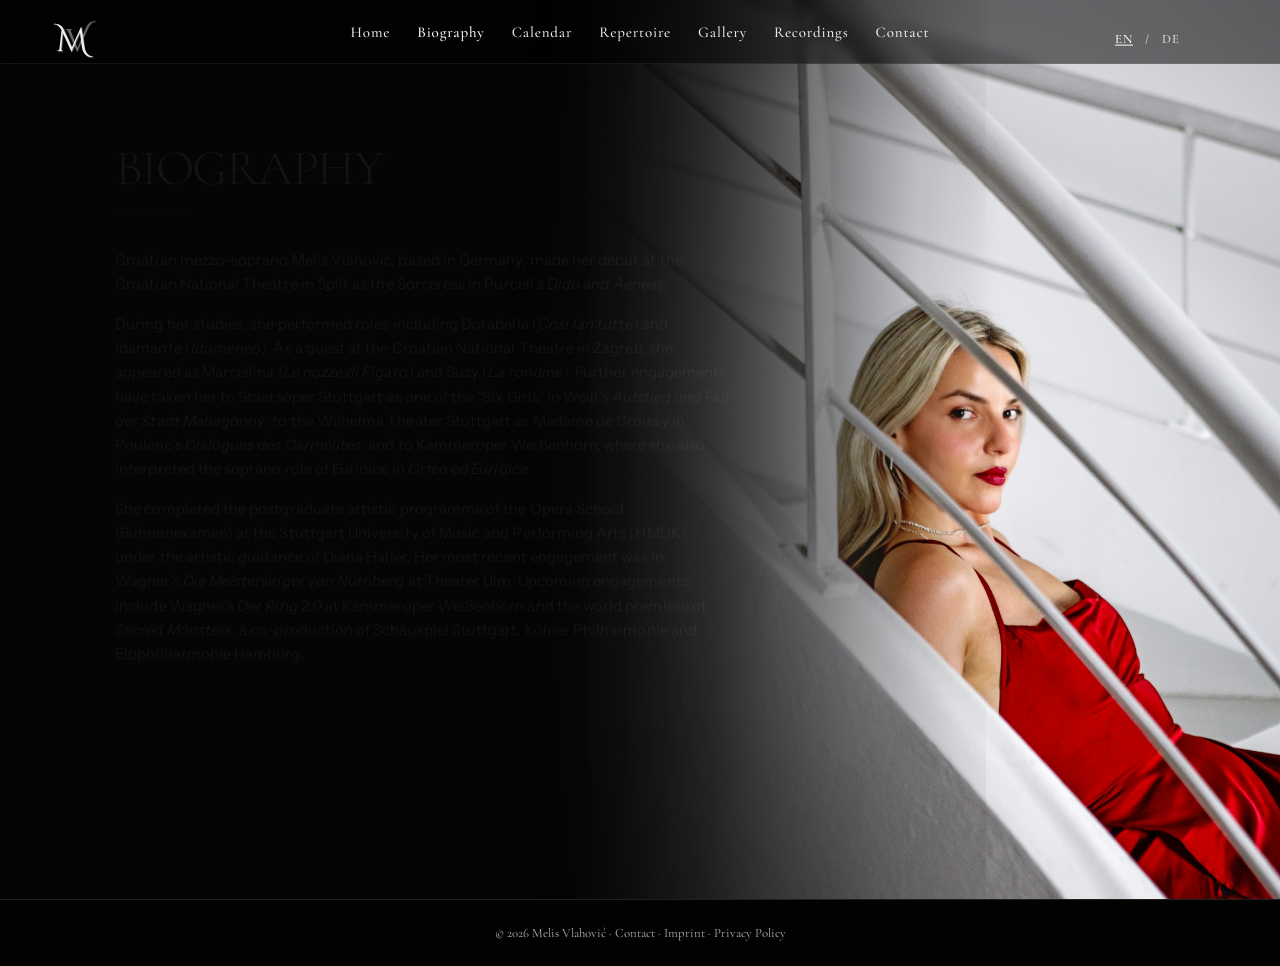
==== biography.html @ 922eafb7 "Publish new website" ====
<!doctype html>
<html lang="en" class="preload">
<head>
  <link rel="icon" type="image/png" href="images/logo.png">

  <meta charset="utf-8" />
  <meta name="viewport" content="width=device-width, initial-scale=1" />

  <title>Biography | Melis Vlahović</title>

  <meta name="description"
        content="Official website of Melis Vlahović, opera singer and mezzo-soprano. Discover biography, repertoire, concerts, gallery and recordings." />
  <meta name="robots" content="index, follow" />
  <link rel="canonical" href="https://melisvlahovic.com/" />

  <meta http-equiv="Cache-Control" content="no-cache, no-store, must-revalidate">
  <meta http-equiv="Pragma" content="no-cache">
  <meta http-equiv="Expires" content="0">

  <meta property="og:type" content="website" />
  <meta property="og:site_name" content="Melis Vlahović" />
  <meta property="og:title" content="Melis Vlahović | Opera Singer & Mezzo-Soprano" />
  <meta property="og:description"
        content="Official website of Melis Vlahović, opera singer and mezzo-soprano. Discover biography, repertoire, concerts, gallery and recordings." />
  <meta property="og:image" content="https://melisvlahovic.com/images/bio.jpg?v=20251103" />
  <meta property="og:url" content="https://melisvlahovic.com/" />

  <meta name="twitter:card" content="summary_large_image" />
  <meta name="twitter:title" content="Melis Vlahović | Opera Singer & Mezzo-Soprano" />
  <meta name="twitter:description"
        content="Official website of Melis Vlahović, opera singer and mezzo-soprano." />
  <meta name="twitter:image" content="https://melisvlahovic.com/images/bio.jpg?v=20251103" />

  <script type="application/ld+json">
  {
    "@context": "https://schema.org",
    "@graph": [
      {
        "@type": "Person",
        "name": "Melis Vlahović",
        "alternateName": "Melis Vlahovic",
        "url": "https://melisvlahovic.com/",
        "image": "https://melisvlahovic.com/images/bio.jpg?v=20251103",
        "jobTitle": "Opera Singer",
        "description": "Melis Vlahović is a Croatian opera singer and mezzo-soprano based in Germany.",
        "nationality": "Croatian",
        "sameAs": [
          "https://www.instagram.com/melisvlahovic/",
          "https://youtube.com/playlist?list=PLsfj3DKT0-bZKl4kpj47O-Vz7iisqOKpC"
        ],
        "knowsAbout": [
          "Opera",
          "Opera singing",
          "Mezzo-soprano",
          "Concert performance",
          "Classical music"
        ],
        "homeLocation": {
          "@type": "Country",
          "name": "Germany"
        },
        "workLocation": [
          {
            "@type": "Country",
            "name": "Germany"
          },
          {
            "@type": "Country",
            "name": "Croatia"
          }
        ]
      },
      {
        "@type": "WebSite",
        "name": "Melis Vlahović",
        "url": "https://melisvlahovic.com/"
      }
    ]
  }
  </script>

  <link rel="preconnect" href="https://fonts.googleapis.com">
  <link rel="preconnect" href="https://fonts.gstatic.com" crossorigin>
  <link href="https://fonts.googleapis.com/css2?family=Inter:wght@300;400;500;600;700&family=Josefin+Sans:wght@300;400;500;600;700&family=Instrument+Sans:wght@300;400;500&display=swap" rel="stylesheet">

  <link rel="preload" as="image" href="images/bg.jpg?v=20251103" fetchpriority="high">

  <style>
  :root {
    --text: #eef2f6;
    --muted: #88a4af;
    --surface-glass: rgba(15,25,30,0.6);
    --surface-border: rgba(255,255,255,0.08);
    --radius: 16px;
    --shadow-strong: 0 25px 40px rgba(0,0,0,0.8);
    --shadow-soft: 0 10px 30px rgba(0,0,0,.35);
    --accent-border: rgba(255,255,255,0.25);
    --accent-bg: rgba(255,255,255,0.08);
    --accent-bg-hover: rgba(255,255,255,0.15);
    --maxw: 1080px;
    --font-sans: "Inter", ui-sans-serif, system-ui, -apple-system, Segoe UI, Roboto, "Helvetica Neue", Arial;
    --font-display: "Josefin Sans", ui-sans-serif, system-ui, -apple-system, Segoe UI, Roboto, "Helvetica Neue", Arial;
    --font-elegant: var(--font-display);

    --lang-btn-bg: radial-gradient(circle at 20% 20%, rgba(40,77,93,0.9) 0%, rgba(10,26,34,0.8) 60%);
    --lang-btn-border: rgba(40,77,93,0.5);
    --lang-btn-text: #eef2f6;
  }

  * { box-sizing: border-box; }

  html, body {
    height: 100%;
    scroll-behavior: smooth;
    margin: 0;
  }

  html.preload body {
    opacity: 1;
  }

  body {
    font-family: var(--font-sans);
    color: var(--text);
    background:
      radial-gradient(circle at 30% 20%, rgba(84,141,150,0.18) 0%, rgba(0,0,0,0) 60%),
      radial-gradient(circle at 70% 80%, rgba(13,31,38,0.8) 0%, rgba(0,0,0,0) 70%),
      radial-gradient(circle at 50% 50%, rgba(9,20,26,0.9) 0%, rgba(0,0,0,0) 75%),
      linear-gradient(145deg, #0a1a22 0%, #122f34 25%, #1d3a40 40%, #284d5d 65%, #3a5f6d 80%, #436c7a 100%);
    background-attachment: fixed;
    background-color: #0a1a22;
    -webkit-font-smoothing: antialiased;
    transition: opacity .28s ease;
  }

  a { color: inherit; text-decoration-thickness: .08em; text-underline-offset: .18em; }

  a:focus-visible,
  button:focus-visible,
  input:focus-visible,
  textarea:focus-visible {
    outline: 2px solid #ffffff;
    outline-offset: 3px;
  }

  input, textarea,
  .bio-text-col, .bio-text-col *,
  .bio-highlights-card, .bio-highlights-card * {
    -webkit-user-select: text;
    user-select: text;
  }

  img {
    -webkit-user-drag: auto;
    user-select: auto;
  }

  .container { max-width: var(--maxw); margin: 0 auto; padding: 0 20px; }

  header.nav {
    position: sticky;
    top: 0;
    z-index: 100;
    backdrop-filter: blur(10px);
    background: rgba(15,20,25,0.6);
    border-bottom: 1px solid rgba(255,255,255,0.15);
    box-shadow: 0 30px 60px rgba(0,0,0,0.4);
  }

  .nav-inner {
    display: flex;
    flex-wrap: wrap;
    align-items: center;
    justify-content: center;
    gap: 12px;
    padding: 14px 0;
    text-align: center;
    position: relative;
  }

  nav.top-nav ul {
    list-style: none;
    display: flex;
    flex-wrap: wrap;
    gap: 28px;
    margin: 0;
    padding: 0;
    align-items: center;
    justify-content: center;
    text-align: center;
  }

  nav.top-nav a {
    color: var(--text);
    text-decoration: none;
    font-weight: 600;
    letter-spacing: .08em;
    text-transform: uppercase;
    font-size: .8rem;
    padding: 8px 0;
  }

  nav.top-nav a:hover, nav.top-nav a:focus { color: var(--muted); }

  nav.top-nav a {
    position: relative;
  }

  nav.top-nav a::after {
    content: "";
    position: absolute;
    left: 0;
    right: 0;
    bottom: 0;
    height: 1px;
    background: currentColor;
    transform: scaleX(0);
    transform-origin: center;
    transition: transform .24s ease;
    opacity: .8;
  }

  nav.top-nav a:hover::after,
  nav.top-nav a:focus::after,
  nav.top-nav a.active::after {
    transform: scaleX(1);
  }

  nav.top-nav a.active {
    color: #ffffff;
  }

  .nav-right-row {
    position: absolute;
    right: 16px;
    top: 12px;
    display: flex;
    align-items: center;
    gap: 10px;
  }

  .lang-switcher-top {
    border-radius: 999px;
    padding: 6px 10px;
    background: var(--lang-btn-bg);
    border: 1px solid var(--lang-btn-border);
    color: var(--lang-btn-text);
    font-weight: 600;
    letter-spacing: .12em;
    text-transform: uppercase;
    font-size: .7rem;
    line-height: 1;
    display: flex;
    align-items: center;
    gap: 4px;
    text-shadow: 0 1px 1px rgba(0,0,0,0.3);
  }

  .lang-switcher-top button {
    background: transparent;
    border: 0;
    color: inherit;
    font: inherit;
    cursor: pointer;
    padding: 0 4px;
  }

  .lang-switcher-top button.active {
    text-decoration: underline;
    text-underline-offset: 2px;
  }

  .hero {
    position: relative;
    overflow: hidden;
    isolation: isolate;
    background: #0a1a22;
    min-height: 110vh;
    display: flex;
    align-items: center;
    padding-bottom: 120px;
    font-family: var(--font-sans);
  }

  .hero::before {
    content: "";
    position: absolute;
    inset: -28px;
    z-index: -2;
    background-image:
      radial-gradient(circle at 20% 20%, rgba(11,28,38,0.4) 0%, rgba(29,58,64,0.3) 40%, rgba(40,77,93,0.3) 70%, rgba(67,108,122,0.3) 100%),
      url("images/bg.jpg?v=20251103");
    background-size: cover;
    background-repeat: no-repeat;
    background-position: 50% 50%;
    background-attachment: fixed;
    opacity: 1;
    animation: none;
    will-change: auto;
  }

  .hero::after {
    content: "";
    position: absolute;
    left: 0; right: 0; bottom: 0;
    height: 260px;
    background: linear-gradient(
      to bottom,
      rgba(10,26,34,0) 0%,
      rgba(10,26,34,0.5) 40%,
      rgba(10,26,34,0.85) 70%,
      #0a1a22 100%
    );
    pointer-events: none;
    z-index: 0;
  }

  .hero-inner {
    position: relative;
    width: 100%;
    max-width: 520px;
    padding: 0 20px;
    text-align: center;
    color: var(--text);
    text-shadow: 0 2px 6px rgba(0,0,0,0.8);
    margin: 0 auto;
    margin-top: 40px;
    z-index: 2;
  }

  .hero-name-block {
    text-transform: uppercase;
    font-family: var(--font-display);
    line-height: 1.15;
    letter-spacing: .14em;
    margin: 0;
  }

  .hero-name-main,
  .hero-name-role {
    display: block;
    font-weight: 400;
    color: #e4e7f0;
    text-shadow:
      0 1px 2px rgba(0,0,0,0.9),
      0 0 18px rgba(0,0,0,0.8);
  }

  .hero-name-main {
    font-size: clamp(2.4rem, 4vw, 3.4rem);
    letter-spacing: .18em;
    white-space: nowrap;
  }

  .hero-name-part {
    display: inline-block;
  }

  .hero-name-main .hero-initial {
    font-size: 1.25em;
    display: inline-block;
  }

  .hero-name-main .rest-name {
    letter-spacing: .18em;
  }

  .hero-name-role {
    font-size: clamp(0.8rem, 1.2vw, 0.9rem);
    margin-top: 12px;
    letter-spacing: .28em;
    color: #d0d4de;
  }

  .hero-lines {
    max-width: 480px;
    margin: 28px auto 32px auto;
    color: var(--muted);
    font-size: 1rem;
    line-height: 1.5;
    text-shadow: 0 2px 6px rgba(0,0,0,0.8);
    text-align: center;
    letter-spacing: .05em;
  }

  .cta-row {
    display: flex;
    gap: 12px;
    flex-wrap: wrap;
    justify-content: center;
    margin-top: 8px;
    margin-bottom: 32px;
  }

  .hero-name-block,
  .hero-lines,
  .hero .cta-row {
    opacity: 0;
    will-change: opacity, transform;
  }

  .hero-name-block {
    transform: translateY(34px);
    animation: heroTextSlideUp .95s cubic-bezier(.2,.75,.2,1) .48s forwards;
  }

  .hero-lines {
    transform: translateY(24px);
    animation: heroTextSlideUp .9s cubic-bezier(.2,.75,.2,1) .72s forwards;
  }

  .hero .cta-row {
    transform: translateY(20px);
    animation: heroTextSlideUp .85s cubic-bezier(.2,.75,.2,1) .92s forwards;
  }

  @keyframes heroBgFadeIn {
    from {
      opacity: 0;
    }
    to {
      opacity: 1;
    }
  }

  @keyframes heroTextSlideUp {
    from {
      opacity: 0;
      transform: translateY(34px);
    }
    to {
      opacity: 1;
      transform: translateY(0);
    }
  }

  .btn {
    appearance: none;
    border: 0;
    border-radius: 999px;
    padding: 12px 18px;
    font-weight: 700;
    cursor: pointer;
    background: linear-gradient(135deg, #c6a667, #8fb9ff);
    color: #111;
    box-shadow: 0 2px 8px rgba(0,0,0,0.28);
    letter-spacing: .2px;
    min-width: 160px;
    text-align: center;
    text-decoration: none;
    font-size: .9rem;
    font-family: inherit;
  }

  .btn.secondary {
    background: rgba(255,255,255,0.06);
    color: var(--text);
    border: 1px solid rgba(255,255,255,0.25);
    box-shadow: none;
    transition: transform .22s ease, background .22s ease, border-color .22s ease;
  }

  .btn.secondary:hover {
    transform: translateY(-2px);
    background: rgba(255,255,255,0.12);
    border-color: rgba(255,255,255,0.42);
  }

  section.std-section {
    position: relative;
    padding: 88px 0 68px;
    margin: 28px 0;
    border-radius: 28px;
    overflow: hidden;
  }

  section.std-section::before {
    content: "";
    position: absolute;
    inset: 0;
    border-radius: inherit;
    pointer-events: none;
    border: 1px solid rgba(255,255,255,0.06);
    background: linear-gradient(135deg, rgba(255,255,255,0.025), rgba(255,255,255,0));
  }

  section.std-section > * {
    position: relative;
    z-index: 1;
  }

  section.std-section h2 {
    font-size: clamp(1.35rem, 2.4vw, 1.8rem);
    text-align: center;
    margin: 0 0 34px;
    color: var(--text);
    text-transform: uppercase;
    letter-spacing: .18em;
    font-weight: 500;
    font-family: var(--font-display);
  }

  section.std-section h2::after {
    content: "";
    display: block;
    width: 74px;
    height: 1px;
    margin: 18px auto 0;
    background: linear-gradient(to right, transparent, rgba(255,255,255,0.75), transparent);
  }

  #biography { background: rgba(255,255,255,0.035); }
  #calendar { background: rgba(0,0,0,0.22); }
  #repertoire { background: rgba(255,255,255,0.025); }
  #gallery { background: rgba(0,0,0,0.16); }
  #recordings { background: rgba(255,255,255,0.025); }
  #contact { background: rgba(0,0,0,0.18); }

  #biography.std-section {
    margin-top: -40px;
    padding-top: 60px;
  }

  .grid { display: grid; gap: 18px; }

  .card {
    background: var(--surface-glass);
    border-radius: var(--radius);
    border: 1px solid var(--surface-border);
    box-shadow: var(--shadow-strong);
    padding: 22px;
    backdrop-filter: blur(10px);
    color: var(--text);
    text-shadow: 0 2px 6px rgba(0,0,0,0.8);
  }

  .lead { color: var(--muted); font-size: .95rem; line-height: 1.5; }
  .list { padding-left: 1.2rem; margin: 0; }
  .list li { margin-bottom: 4px; }

  .bio-grid { display: grid; gap: 18px; }

  @media(min-width:900px){
    .bio-grid {
      grid-template-columns: minmax(0,1fr) 360px;
      align-items: start;
    }
  }

  .bio-photo-frame {
    background: var(--surface-glass);
    border: 1px solid var(--surface-border);
    border-radius: 0;
    box-shadow: var(--shadow-strong);
    padding: 12px;
    backdrop-filter: blur(10px);
  }

  .bio-photo-inner {
    width: 100%;
    aspect-ratio: 3 / 3.48;
    border-radius: 0;
    overflow: hidden;
    background: #000;
  }

  .bio-photo-inner img {
    width: 100%;
    height: 100%;
    object-fit: cover;
    display: block;
  }

  .bio-highlights-card { grid-column: 1 / -1; }

  .calendar-lang-wrap {
    display: grid;
    gap: 28px;
  }

  .calendar-group-title {
    margin: 0 0 12px;
    font-size: .9rem;
    letter-spacing: .18em;
    text-transform: uppercase;
    font-weight: 600;
    color: var(--text);
    text-align: center;
  }

  .calendar-subgrid {
    display: grid;
    gap: 18px;
  }

  .rep-block { margin-bottom: 32px; }

  .rep-header-btn {
    width: 100%;
    background: var(--surface-glass);
    border: 1px solid var(--surface-border);
    border-radius: 12px;
    padding: 14px 16px;
    cursor: pointer;
    color: var(--text);
    font-family: var(--font-display);
    font-size: 1rem;
    font-weight: 500;
    text-transform: uppercase;
    letter-spacing: .15em;
    display: flex;
    justify-content: center;
    align-items: center;
    gap: 10px;
    box-shadow: var(--shadow-strong);
  }

  .rep-header-btn .caret {
    width: 0;
    height: 0;
    border-left: 6px solid transparent;
    border-right: 6px solid transparent;
    border-top: 8px solid #d8e2e6;
    filter: drop-shadow(0 2px 3px rgba(0,0,0,0.8));
  }

  .rep-header-btn.open .caret { transform: rotate(180deg); }
  .rep-content { display: none; margin-top: 16px; }
  .rep-content.open { display: block; }
  .rep-columns { display: grid; gap: 18px; }

  @media(min-width:700px){
    .rep-columns { grid-template-columns: repeat(2,1fr); }
  }

  .rep-col {
    background: var(--surface-glass);
    border-radius: var(--radius);
    border: 1px solid var(--surface-border);
    padding: 20px;
    box-shadow: var(--shadow-strong);
  }

  .rep-col h3 {
    margin-top: 0;
    font-size: .9rem;
    font-weight: 600;
    letter-spacing: .18em;
    text-transform: uppercase;
    color: var(--text);
  }

  .rep-role-list {
    list-style: none;
    padding: 0;
    margin: 0;
    columns: 2;
    column-gap: 34px;
    font-size: .92rem;
    line-height: 1.75;
    color: #d8e2e6;
  }

  .rep-role-list li {
    break-inside: avoid;
    margin: 0 0 6px;
    padding: 0;
    background: transparent;
    border: 0;
    box-shadow: none;
    border-radius: 0;
  }

  .rep-composer {
    color: #ffffff;
    font-weight: 650;
  }

  .rep-work {
    color: #d8e2e6;
  }

  .rep-role {
    color: var(--muted);
  }


  /* Clickable accordion cards for performances only */
  .event.card {
    cursor: pointer;
    position: relative;
  }

  .event.card::after {
    content: "";
    position: absolute;
    top: 20px;
    right: 20px;
    width: 0;
    height: 0;
    border-left: 6px solid transparent;
    border-right: 6px solid transparent;
    border-top: 8px solid rgba(255,255,255,0.78);
    filter: drop-shadow(0 2px 3px rgba(0,0,0,0.8));
    transition: transform .22s ease;
  }

  .event.card.accordion-open::after {
    transform: rotate(180deg);
  }

  .event.card h3 {
    padding-right: 44px;
  }

  .accordion-details {
    display: none;
    margin-top: 14px;
    padding-top: 14px;
    border-top: 1px solid rgba(255,255,255,0.13);
    color: var(--muted);
    font-size: .9rem;
    line-height: 1.55;
  }

  .accordion-open > .accordion-details {
    display: block;
  }

  .accordion-details ul {
    margin: 0;
    padding-left: 1.15rem;
  }

  .accordion-details li {
    background: transparent;
    border: 0;
    box-shadow: none;
    padding: 0;
    margin-bottom: 4px;
    cursor: default;
    overflow: visible;
  }

  .accordion-details li::after {
    content: none;
  }

  .accordion-hint {
    margin: 10px 0 0;
    color: rgba(238,242,246,0.52);
    font-size: .78rem;
    letter-spacing: .08em;
    text-transform: uppercase;
  }

  @media (max-width: 640px) {
    .rep-role-list {
      columns: 1;
    }
  }

  .carousel-block {
    max-width: 1200px;
    margin: 0 auto 40px;
    position: relative;
    padding: 18px 40px 26px;
    border-radius: 22px;
    border: 1px solid rgba(255,255,255,0.08);
    background: radial-gradient(circle at 20% 0%, rgba(255,255,255,0.05) 0%, rgba(0,0,0,0.65) 55%, rgba(0,0,0,0.85) 100%);
    box-shadow: 0 16px 40px rgba(0,0,0,0.75);
  }

  .carousel-block::before,
  .carousel-block::after {
    content: "";
    position: absolute;
    top: 46px;
    bottom: 26px;
    width: 40px;
    pointer-events: none;
    z-index: 5;
  }

  .carousel-block::before {
    left: 40px;
    background: linear-gradient(to right,
      rgba(10, 20, 26, 0.95),
      rgba(10, 20, 26, 0.0)
    );
  }

  .carousel-block::after {
    right: 40px;
    background: linear-gradient(to left,
      rgba(10, 20, 26, 0.95),
      rgba(10, 20, 26, 0.0)
    );
  }

  .bar {
    display: flex;
    align-items: center;
    justify-content: space-between;
    color: var(--text);
    margin-bottom: 10px;
    padding: 0 6px;
    position: relative;
    z-index: 10;
  }

  .bar h3 {
    margin: 0;
    font-size: .8rem;
    letter-spacing: .18em;
    text-transform: uppercase;
    font-weight: 500;
  }

  .carousel-track {
    display: flex;
    gap: 20px;
    overflow-x: auto;
    scroll-snap-type: x mandatory;
    -webkit-overflow-scrolling: touch;
    padding: 10px 10px 30px;
    scrollbar-width: none;
    position: relative;
    z-index: 6;
  }

  .carousel-track::-webkit-scrollbar { display: none; }

  .img-frame {
    width: 320px;
    height: 260px;
    border-radius: 0;
    overflow: hidden;
    background: #000;
    box-shadow: var(--shadow-strong);
    cursor: pointer;
    flex: 0 0 auto;
    scroll-snap-align: center;
  }

  .img-frame img {
    width: 100%;
    height: 100%;
    object-fit: cover;
    cursor: zoom-in;
    display: block;
    transition: transform .6s ease, filter .6s ease;
  }

  .img-frame:hover img {
    transform: scale(1.055);
    filter: contrast(1.04) brightness(1.04);
  }

  .video-card {
    display: block;
    text-decoration: none;
    color: var(--text);
    background: var(--surface-glass);
    border-radius: var(--radius);
    border: 1px solid var(--surface-border);
    box-shadow: var(--shadow-strong);
    overflow: hidden;
    backdrop-filter: blur(10px);
    transition: transform .2s ease, border-color .2s ease, background .2s ease;
  }

  .video-card:hover {
    transform: translateY(-2px);
    border-color: rgba(255,255,255,0.18);
    background: rgba(20,30,36,0.72);
  }

  .video-thumb {
    position: relative;
    aspect-ratio: 16 / 9;
    background: #000;
    overflow: hidden;
  }

  .video-thumb img {
    width: 100%;
    height: 100%;
    object-fit: cover;
    display: block;
  }

  .video-thumb::after {
    content: "▶";
    position: absolute;
    inset: 0;
    display: grid;
    place-items: center;
    font-size: 2.1rem;
    color: #fff;
    text-shadow: 0 4px 16px rgba(0,0,0,0.8);
    background: linear-gradient(to bottom, rgba(0,0,0,0.12), rgba(0,0,0,0.28));
    pointer-events: none;
  }

  .video-card-body {
    padding: 16px 18px 18px;
  }

  .video-card-title {
    margin: 0 0 8px;
    font-size: .95rem;
    letter-spacing: .08em;
    text-transform: uppercase;
  }

  .video-card-text {
    margin: 0;
    color: var(--muted);
    font-size: .9rem;
    line-height: 1.5;
  }

  .recordings-grid {
    display: grid;
    gap: 18px;
    max-width: 700px;
    margin: 0 auto;
  }

  .recordings-note {
    margin-top: 18px;
    color: var(--muted);
    font-size: .9rem;
    text-align: center;
  }

  .contact-grid { display: grid; gap: 18px; }

  @media(min-width:800px){
    .contact-grid { grid-template-columns: repeat(2,1fr); }
  }

  .contact-card {
    background: var(--surface-glass);
    border-radius: var(--radius);
    border: 1px solid var(--surface-border);
    box-shadow: var(--shadow-strong);
    padding: 22px;
    backdrop-filter: blur(10px);
  }

  .contact-card h3 {
    margin-top: 0;
    font-size: 1rem;
    letter-spacing: .12em;
    text-transform: uppercase;
    font-weight: 600;
  }

  .lead-small {
    color: var(--muted);
    font-size: .9rem;
    line-height: 1.5;
    margin-bottom: 16px;
  }

  .socials {
    display: flex;
    flex-wrap: wrap;
    gap: 12px;
  }

  .chip-inline {
    border: 1px solid rgba(255,255,255,0.15);
    border-radius: 999px;
    padding: 10px 14px;
    text-decoration: none;
    font-size: .82rem;
    color: var(--text);
    background: rgba(0,0,0,0.2);
    box-shadow: var(--shadow-soft);
    display: inline-flex;
    align-items: center;
    gap: 8px;
    transition: transform .18s ease, background .18s ease, border-color .18s ease;
  }

  .chip-inline:hover {
    transform: translateY(-1px);
    background: rgba(255,255,255,0.06);
    border-color: rgba(255,255,255,0.22);
  }

  .chip-inline svg {
    width: 17px;
    height: 17px;
    fill: currentColor;
    flex: 0 0 auto;
  }

  .contact-media-list {
    margin-top: 20px;
    display: grid;
    gap: 12px;
  }

  .contact-media-list h4 {
    margin: 0 0 2px;
    font-size: .85rem;
    letter-spacing: .16em;
    text-transform: uppercase;
    font-weight: 600;
    color: var(--text);
  }

  .mini-video-link {
    display: grid;
    grid-template-columns: 120px 1fr;
    gap: 12px;
    align-items: center;
    text-decoration: none;
    color: var(--text);
    padding: 10px;
    border: 1px solid rgba(255,255,255,0.12);
    border-radius: 12px;
    background: rgba(0,0,0,0.2);
    box-shadow: var(--shadow-soft);
    transition: transform .18s ease, background .18s ease, border-color .18s ease;
  }

  .mini-video-link:hover {
    transform: translateY(-1px);
    background: rgba(255,255,255,0.06);
    border-color: rgba(255,255,255,0.22);
  }

  .mini-video-thumb {
    position: relative;
    aspect-ratio: 16 / 9;
    overflow: hidden;
    background: #000;
    border-radius: 10px;
  }

  .mini-video-thumb img {
    width: 100%;
    height: 100%;
    object-fit: cover;
    display: block;
  }

  .mini-video-thumb::after {
    content: "▶";
    position: absolute;
    inset: 0;
    display: grid;
    place-items: center;
    color: #fff;
    font-size: 1.4rem;
    text-shadow: 0 3px 12px rgba(0,0,0,0.8);
    background: rgba(0,0,0,0.18);
    pointer-events: none;
  }

  .mini-video-title {
    margin: 0 0 6px;
    font-size: .82rem;
    letter-spacing: .08em;
    text-transform: uppercase;
  }

  .mini-video-text {
    margin: 0;
    color: var(--muted);
    font-size: .84rem;
    line-height: 1.45;
  }

  label {
    font-size: .8rem;
    font-weight: 600;
    color: var(--muted);
    display: block;
    margin-bottom: 4px;
  }

  input, textarea {
    width: 100%;
    padding: 10px;
    margin: 0 0 12px;
    border-radius: 10px;
    background: rgba(0,0,0,0.2);
    border: 1px solid rgba(255,255,255,0.15);
    color: var(--text);
    font-family: inherit;
    font-size: .9rem;
    box-shadow: var(--shadow-soft);
  }

  input:focus, textarea:focus { outline: 1px solid var(--muted); }

  footer.site-footer {
    padding: 36px 0 56px;
    color: var(--muted);
    text-align: center;
    font-size: .8rem;
  }

  .legal-link {
    background: transparent;
    border: 0;
    padding: 0;
    margin: 0;
    color: var(--muted);
    text-decoration: none;
    font: inherit;
    cursor: pointer;
  }

  .legal-link:hover,
  .legal-link:focus {
    color: var(--text);
  }

  .legal-card h3 {
    margin-top: 22px;
    margin-bottom: 8px;
    font-size: .95rem;
    letter-spacing: .08em;
    text-transform: uppercase;
  }

  .legal-card p {
    margin: 10px 0;
    line-height: 1.7;
  }

  .lightbox-overlay {
    position: fixed;
    inset: 0;
    background: rgba(0,0,0,0.75);
    backdrop-filter: blur(4px);
    display: none;
    align-items: center;
    justify-content: center;
    padding: 20px;
    z-index: 9999;
  }

  .lightbox-overlay.active { display: flex; }

  .lightbox-inner-wrap {
    display: flex;
    flex-direction: column;
    align-items: center;
    max-width: 90vw;
  }

  .lightbox-inner {
    max-width: 90vw;
    max-height: 90vh;
    width: 90vw;
    height: 90vh;
    border-radius: 0;
    overflow: hidden;
    background: #000;
    box-shadow: 0 20px 40px rgba(0,0,0,0.9), 0 0 30px rgba(0,0,0,0.7);
    border: 1px solid rgba(255,255,255,0.25);
    display: flex;
    align-items: center;
    justify-content: center;
  }

  .lightbox-inner img {
    width: 100%;
    height: 100%;
    object-fit: contain;
    display: block;
    background: #000;
  }

  .lightbox-credit {
    margin-top: 12px;
    padding: 8px 12px;
    max-width: 90vw;
    text-align: center;
    font-size: .88rem;
    line-height: 1.4;
    color: #d8e2e6;
    background: rgba(0,0,0,0.45);
    border: 1px solid rgba(255,255,255,0.14);
    box-shadow: 0 8px 18px rgba(0,0,0,0.45);
  }

  .lightbox-credit a {
    color: #eef2f6;
    text-decoration: underline;
    text-underline-offset: 2px;
  }

  .lightbox-arrow {
    position: absolute;
    top: 50%;
    transform: translateY(-50%);
    width: 46px;
    height: 46px;
    border-radius: 999px;
    border: 1px solid rgba(255,255,255,0.7);
    background: rgba(0,0,0,0.5);
    color: #f5f5f5;
    display: flex;
    align-items: center;
    justify-content: center;
    font-size: 1.6rem;
    cursor: pointer;
    box-shadow: 0 8px 18px rgba(0,0,0,0.8);
  }

  .lightbox-arrow:hover {
    background: rgba(255,255,255,0.15);
  }

  .lightbox-prev { left: 24px; }
  .lightbox-next { right: 24px; }

  .gallery-arrow {
    position: absolute;
    top: 50%;
    transform: translateY(-50%);
    width: 52px;
    height: 52px;
    cursor: pointer;
    border: none;
    background: none;
    z-index: 20;
    opacity: 0.45;
    transition: opacity 0.18s ease, transform 0.18s ease;
  }

  .gallery-arrow-left::before,
  .gallery-arrow-right::before {
    content: "";
    display: inline-block;
    border-top: 14px solid transparent;
    border-bottom: 14px solid transparent;
  }

  .gallery-arrow-left::before {
    border-right: 18px solid rgba(255,255,255,0.9);
  }

  .gallery-arrow-right::before {
    border-left: 18px solid rgba(255,255,255,0.9);
  }

  .gallery-arrow-left { left: -10px; }
  .gallery-arrow-right { right: -10px; }

  .gallery-arrow:hover::before {
    filter: drop-shadow(0 0 4px rgba(255,255,255,0.8));
  }

  .gallery-arrow:hover {
    opacity: 1;
    transform: translateY(-50%) scale(1.06);
  }

  .to-top {
    position: fixed;
    right: 18px;
    bottom: 18px;
    z-index: 150;
    border: 1px solid rgba(255,255,255,0.18);
    background: rgba(10,26,34,0.82);
    color: var(--text);
    border-radius: 999px;
    padding: 12px 14px;
    min-width: 54px;
    box-shadow: 0 14px 30px rgba(0,0,0,0.35);
    backdrop-filter: blur(10px);
    cursor: pointer;
    font-family: inherit;
    font-size: .78rem;
    font-weight: 700;
    letter-spacing: .08em;
    text-transform: uppercase;
    opacity: 0;
    visibility: hidden;
    transform: translateY(12px);
    transition: opacity .2s ease, transform .2s ease, visibility .2s ease, background .2s ease;
  }

  .to-top.show {
    opacity: 1;
    visibility: visible;
    transform: translateY(0);
  }

  .to-top:hover {
    background: rgba(255,255,255,0.1);
  }

  .reveal,
  .reveal-right,
  .reveal-left,
  .reveal-soft {
    opacity: 0;
    transition: opacity .85s ease, transform .85s ease;
    will-change: opacity, transform;
  }

  .reveal { transform: translateY(42px); }
  .reveal-right { transform: translateX(58px); }
  .reveal-left { transform: translateX(-58px); }
  .reveal-soft { transform: translateY(24px) scale(.985); }

  .reveal.visible,
  .reveal-right.visible,
  .reveal-left.visible,
  .reveal-soft.visible {
    opacity: 1;
    transform: translate(0,0) scale(1);
  }

  .card,
  .contact-card,
  .rep-col,
  .carousel-block,
  .video-card,
  .bio-photo-frame {
    transition: transform .25s ease, border-color .25s ease, background .25s ease;
  }

  .card:hover,
  .contact-card:hover,
  .rep-col:hover,
  .video-card:hover,
  .bio-photo-frame:hover {
    border-color: rgba(255,255,255,0.18);
  }

  @media (prefers-reduced-motion: reduce) {
    html, body { scroll-behavior: auto; }
    .reveal,
    .reveal-right,
    .reveal-left,
    .reveal-soft,
    .hero-name-block,
    .hero-lines,
    .hero .cta-row {
      opacity: 1;
      transform: none;
      transition: none;
      animation: none;
    }

    .hero::before {
      opacity: 1;
      transform: none;
      animation: none;
      filter: none;
    }
    .img-frame img,
    .btn.secondary,
    .card,
    .contact-card,
    .rep-col,
    .carousel-block,
    .video-card,
    .bio-photo-frame {
      transition: none;
    }
  }


  /* Font system: Josefin Sans for all-caps artist branding/headings, Inter for readable body text */
  nav.top-nav a,
  .hero-name-block,
  .hero-name-main,
  .hero-name-role,
  section.std-section h2,
  .section-kicker,
  .rep-header-btn,
  .calendar-group-title,
  .rep-col h3,
  .bar h3,
  .video-card-title,
  .contact-card h3,
  .contact-media-list h4,
  .mini-video-title,
  .chip-inline,
  .btn,
  .lang-switcher-top,
  .to-top {
    font-family: var(--font-display);
  }

  body,
  .lead,
  .lead-small,
  .list,
  .rep-role-list,
  .event,
  .video-card-text,
  .mini-video-text,
  input,
  textarea,
  label {
    font-family: var(--font-sans);
  }

  @media (max-width: 980px) {
    .nav-right-row {
      position: static;
      width: 100%;
      justify-content: center;
      margin-top: 4px;
    }

    .nav-inner {
      padding-bottom: 12px;
    }

    nav.top-nav ul {
      gap: 16px;
    }
  }

  @media (max-width: 768px) {
    body {
      background-attachment: scroll;
    }

    .container {
      padding: 0 16px;
    }

    .hero {
      min-height: 100svh;
      padding-top: 40px;
      padding-bottom: 72px;
      align-items: center;
    }

    .hero::before {
      background-attachment: scroll;
      inset: -18px;
      transform: translateY(22px) scale(1.04);
    }

    .hero::after {
      height: 220px;
    }

    .hero-inner {
      max-width: 100%;
      margin-top: 24px;
    }

    .hero-name-main {
      white-space: normal;
      line-height: 1.1;
      font-size: clamp(2rem, 9vw, 3rem);
    }

    .hero-name-part {
      display: block;
    }

    .hero-name-part + .hero-name-part {
      margin-top: 8px;
    }

    .hero-name-role {
      letter-spacing: .2em;
    }

    .hero-lines {
      margin: 22px auto 26px;
      font-size: .95rem;
    }

    .cta-row {
      flex-direction: column;
      align-items: center;
      gap: 10px;
    }

    .cta-row .btn {
      width: 100%;
      max-width: 280px;
    }

    #biography.std-section {
      margin-top: -20px;
      padding-top: 48px;
    }

    section.std-section {
      padding: 64px 0 48px;
    }

    .bio-photo-col {
      order: -1;
    }

    .bio-photo-frame {
      max-width: 420px;
      margin: 0 auto;
    }

    .contact-card,
    .card,
    .rep-col {
      padding: 18px;
    }

    .lightbox-inner {
      width: 94vw;
      height: 80vh;
    }

    .lightbox-credit {
      max-width: 94vw;
      font-size: .84rem;
      margin-top: 10px;
    }

    .lightbox-prev { left: 12px; }
    .lightbox-next { right: 12px; }

    .to-top {
      right: 14px;
      bottom: 14px;
      padding: 11px 13px;
      min-width: 50px;
      font-size: .72rem;
    }
  }

  @media (max-width: 640px) {
    nav.top-nav ul {
      gap: 10px 14px;
    }

    nav.top-nav a {
      font-size: .74rem;
      letter-spacing: .06em;
    }

    .carousel-block {
      padding: 16px 14px 20px;
      border-radius: 18px;
    }

    .carousel-block::before,
    .carousel-block::after,
    .gallery-arrow {
      display: none;
    }

    .carousel-track {
      padding: 8px 4px 16px;
      gap: 14px;
    }

    .img-frame {
      width: 240px;
      height: 190px;
    }

    .bar h3 {
      font-size: .74rem;
    }

    .socials {
      gap: 10px;
    }

    .chip-inline {
      width: 100%;
      justify-content: center;
    }

    .mini-video-link {
      grid-template-columns: 1fr;
    }
  }

  @media (max-width: 420px) {
    .hero-name-role {
      font-size: .76rem;
      letter-spacing: .16em;
    }

    .hero-name-main {
      font-size: clamp(1.9rem, 10vw, 2.5rem);
      letter-spacing: .14em;
    }

    .hero-name-main .rest-name {
      letter-spacing: .14em;
    }

    .img-frame {
      width: 210px;
      height: 170px;
    }

    .rep-header-btn {
      font-size: .92rem;
      padding: 13px 12px;
    }
  }
  </style>

  <style id="editorial-redesign">
  :root { --text:#f4f0eb; --muted:#b9b2ab; --surface-glass:rgba(9,8,8,.9); --surface-border:rgba(255,255,255,.12); --radius:0; --shadow-strong:none; --shadow-soft:none; --accent:#a80e20; --maxw:1180px; --font-display:Georgia,"Times New Roman",serif; }
  body { background:#080808; color:var(--text); }
  .container { padding-inline:34px; }
  header.nav { position:fixed; width:100%; background:rgba(5,5,5,.9); border:0; box-shadow:none; backdrop-filter:blur(14px); }
  .nav-inner { min-height:82px; padding:0; justify-content:space-between; }
  .brand-mark { position:relative; z-index:3; display:flex; width:44px; height:58px; align-items:center; justify-content:center; color:var(--text); text-decoration:none; font:400 1.25rem/1 var(--font-display); letter-spacing:-.08em; }
  .brand-mark span:last-child { transform:translate(-3px,14px); }
  .brand-mark span:first-child { transform:translate(3px,-8px); }
  nav.top-nav { margin-left:auto; margin-right:116px; }
  nav.top-nav ul { gap:30px; }
  nav.top-nav a { padding:31px 0 27px; color:#d9d3cd; font:400 .83rem/1 var(--font-sans); letter-spacing:.04em; text-transform:none; }
  nav.top-nav a::after { background:var(--accent); }
  .nav-right-row { right:34px; top:27px; }
  .lang-switcher-top { padding:0; border:0; border-radius:0; background:none; color:#bdb6af; font:500 .68rem/1 var(--font-sans); }
  .menu-toggle { display:none; width:42px; height:42px; padding:10px; border:0; background:transparent; color:var(--text); }
  .menu-toggle span { display:block; height:1px; margin:6px 0; background:currentColor; }
  .hero { min-height:100svh; padding:82px 0 0; align-items:flex-end; background:#050505; }
  .hero::before { inset:82px 0 0; background-image:linear-gradient(90deg,rgba(0,0,0,.7) 0%,rgba(0,0,0,.15) 48%,rgba(0,0,0,.18) 100%),url("images/bg.jpg?v=20251103"); background-position:center 57%; background-attachment:scroll; }
  .hero::after { height:60%; background:linear-gradient(to top,rgba(0,0,0,.82),transparent 70%); }
  .hero-inner { max-width:1180px; padding:0 34px 7vh; margin:0 auto; text-align:left; }
  .hero-name-block { max-width:650px; line-height:.9; text-transform:none; }
  .hero-name-main { color:#fff; text-shadow:0 2px 28px rgba(0,0,0,.45); font-size:clamp(4rem,8vw,7.6rem); line-height:.82; letter-spacing:-.055em; }
  .hero-name-main .hero-initial,.hero-name-main .rest-name { font-size:inherit; letter-spacing:inherit; }
  .hero-name-part { display:block; }
  .hero-name-role { margin-top:24px; color:#eee8e2; font:500 .78rem/1 var(--font-sans); letter-spacing:.38em; }
  .hero-lines { margin:22px 0 26px; color:#ddd6cf; text-align:left; font-size:.82rem; letter-spacing:.2em; text-transform:uppercase; }
  .cta-row { justify-content:flex-start; margin:0; }
  .btn,.btn.secondary { min-width:0; padding:11px 0 8px; border:0; border-bottom:1px solid rgba(255,255,255,.55); border-radius:0; background:transparent; color:var(--text); box-shadow:none; font:500 .72rem/1 var(--font-sans); letter-spacing:.14em; text-transform:uppercase; }
  .btn.secondary:hover { background:transparent; border-color:var(--accent); transform:none; }
  main.container { max-width:100%; padding:0; }
  section.std-section { width:min(1180px,calc(100% - 68px)); margin:0 auto; padding:130px 0; border-radius:0; overflow:visible; background:transparent !important; border-bottom:1px solid rgba(255,255,255,.11); }
  section.std-section::before { display:none; }
  #biography.std-section { margin:0 auto; padding-top:130px; }
  section.std-section h2 { margin-bottom:70px; text-align:left; color:#f6f1eb; font-size:clamp(2.8rem,6vw,5.8rem); line-height:.95; letter-spacing:-.035em; text-transform:uppercase; font-weight:400; }
  section.std-section h2::after { width:90px; margin:26px 0 0; background:var(--accent); }
  .card,.contact-card,.rep-col,.carousel-block,.video-card { border:0; border-radius:0; box-shadow:none; backdrop-filter:none; background:transparent; }
  .lead,.lead-small { color:#c7c0b9; line-height:1.85; }
  .bio-photo-frame { border-radius:0; box-shadow:none; }
  .bio-photo-frame img { filter:saturate(.9) contrast(1.03); }
  .event { border:0; border-top:1px solid rgba(255,255,255,.14); border-radius:0; background:transparent; padding:30px 0; }
  .event h3,.calendar-group-title { color:#f3eee8; }
  .rep-header-btn { border-radius:0; border-color:rgba(255,255,255,.16); background:transparent; }
  .img-frame { border-radius:0; border:0; box-shadow:none; }
  .carousel-track { scrollbar-color:var(--accent) transparent; }
  input,textarea { border:0; border-bottom:1px solid rgba(255,255,255,.3); border-radius:0; background:transparent; }
  input:focus,textarea:focus { border-color:var(--accent); }
  .site-footer { padding:55px 0; color:#817b75; }
  @media (max-width:980px) {
    .nav-inner { flex-wrap:nowrap; }
    .menu-toggle { display:block; position:absolute; right:0; z-index:4; }
    .nav-right-row { right:58px; top:35px; width:auto; margin:0; }
    nav.top-nav { display:none; position:fixed; inset:0; margin:0; padding:110px 34px 40px; background:rgba(5,5,5,.98); }
    header.nav.menu-open nav.top-nav { display:block; }
    nav.top-nav ul { display:block; text-align:left; }
    nav.top-nav li { border-bottom:1px solid rgba(255,255,255,.1); }
    nav.top-nav a { display:block; padding:18px 0; font:400 2rem/1.1 var(--font-display); }
  }
  @media (max-width:768px) {
    .container { padding-inline:20px; }
    .nav-inner { min-height:68px; }
    .nav-right-row { top:28px; }
    .hero { padding-top:68px; }
    .hero::before { inset:68px 0 0; transform:none; background-position:51% center; background-image:linear-gradient(to top,rgba(0,0,0,.82),rgba(0,0,0,.05) 65%),url("images/bg.jpg?v=20251103"); }
    .hero-inner { padding:0 20px 7vh; }
    .hero-name-main { font-size:clamp(3.2rem,17vw,5.2rem); line-height:.86; }
    .hero-name-part + .hero-name-part { margin-top:0; }
    .cta-row { align-items:flex-start; flex-direction:row; gap:24px; }
    .cta-row .btn { width:auto; }
    section.std-section,#biography.std-section { width:calc(100% - 40px); padding:86px 0; }
    section.std-section h2 { margin-bottom:46px; font-size:clamp(2.6rem,14vw,4.5rem); }
  }
  </style>
  <style id="multi-page-layout">
    body.page-home main > section.std-section { display:none; }
    body.inner-page .hero { display:none; }
    body.inner-page main { padding-top:82px; }
    body.inner-page main > section.std-section { display:none; min-height:calc(100svh - 170px); }
    body.page-biography #biography,
    body.page-calendar #calendar,
    body.page-repertoire #repertoire,
    body.page-gallery #gallery,
    body.page-recordings #recordings,
    body.page-contact #contact { display:block; }
    body.page-home [data-page-link="home"], body.page-biography [data-page-link="biography"], body.page-calendar [data-page-link="calendar"], body.page-repertoire [data-page-link="repertoire"], body.page-gallery [data-page-link="gallery"], body.page-recordings [data-page-link="recordings"], body.page-contact [data-page-link="contact"] { color:white; }
    @media (max-width:768px) {
      body.inner-page main { padding-top:68px; }
    }
  </style>
  <link rel="stylesheet" href="desktop-refinement.css">
<style id="nav-language-baseline-fix">
  @media (min-width: 981px) {
    header.nav .nav-inner {
      display: grid !important;
      grid-template-columns: auto 1fr auto !important;
      align-items: center !important;
      min-height: 78px !important;
    }

    header.nav .top-nav {
      justify-self: center !important;
      align-self: center !important;
    }

    header.nav .top-nav ul {
      display: flex !important;
      align-items: center !important;
      margin: 0 !important;
    }

    header.nav .nav-right-row {
      position: static !important;
      inset: auto !important;
      transform: none !important;
      justify-self: end !important;
      align-self: center !important;
      display: flex !important;
      align-items: center !important;
      margin: 0 !important;
      padding: 0 !important;
    }

    header.nav .lang-switcher-top {
      display: inline-flex !important;
      align-items: center !important;
      gap: 8px !important;
      line-height: 1 !important;
      white-space: nowrap !important;
      transform: none !important;
    }

    header.nav .lang-switcher-top button {
      display: inline-flex !important;
      align-items: center !important;
      line-height: 1 !important;
      margin: 0 !important;
      padding-top: 0 !important;
      padding-bottom: 0 !important;
      vertical-align: middle !important;
    }
  }
</style>
<style id="inner-page-heading-size-match">
  @media (min-width: 981px) {
    body.page-calendar #calendar.std-section > h2,
    body.page-repertoire #repertoire.std-section > h2,
    body.page-gallery #gallery.std-section > h2,
    body.page-recordings #recordings.std-section > h2,
    body.page-contact #contact.std-section > h2 {
      font-size: clamp(2.65rem, 4vw, 4.35rem) !important;
      line-height: 1.02 !important;
    }
  }
</style>


<style id="desktop-viewport-refinement">
  /* Desktop-only viewport refinement.
     Home, Biography and Repertoire intentionally untouched. */

  @media (min-width: 981px) {

    /* ===== GALLERY ===== */
    body.page-gallery #gallery.std-section {
      padding-top: 74px !important;
      padding-bottom: 86px !important;
    }

    body.page-gallery #gallery.std-section > h2 {
      margin-bottom: 34px !important;
    }

    body.page-gallery .carousel-block,
    body.page-gallery .gallery-grid,
    body.page-gallery .gallery-wrap {
      margin-top: 0 !important;
    }

    /* ===== RECORDINGS / AUFNAHMEN ===== */
    body.page-recordings #recordings.std-section {
      padding-top: 72px !important;
      padding-bottom: 84px !important;
    }

    body.page-recordings #recordings.std-section > h2 {
      margin-bottom: 30px !important;
    }

    body.page-recordings .recordings-grid {
      gap: 20px !important;
      align-items: start !important;
    }

    body.page-recordings .video-card {
      max-width: 430px !important;
      margin-inline: auto !important;
    }

    body.page-recordings .video-card iframe,
    body.page-recordings .video-card video,
    body.page-recordings .video-card .video-wrap,
    body.page-recordings .video-card .video-frame {
      max-height: 300px !important;
    }

    body.page-recordings .video-card .video-wrap,
    body.page-recordings .video-card .video-frame {
      aspect-ratio: 16 / 9 !important;
    }

    /* Slightly tighter internal spacing without redesigning cards. */
    body.page-recordings .video-card {
      padding: 16px !important;
    }

    body.page-recordings .video-card h3,
    body.page-recordings .video-card p {
      margin-top: 10px !important;
      margin-bottom: 8px !important;
    }

    /* ===== CONTACT / KONTAKT ===== */
    body.page-contact #contact.std-section {
      padding-top: 72px !important;
      padding-bottom: 82px !important;
    }

    body.page-contact #contact.std-section > h2 {
      margin-bottom: 32px !important;
    }

    body.page-contact .contact-card,
    body.page-contact .contact-wrap,
    body.page-contact .contact-grid {
      margin-top: 0 !important;
    }

    body.page-contact .contact-card {
      padding: 24px 26px !important;
    }

    body.page-contact .contact-card input {
      padding-top: 10px !important;
      padding-bottom: 10px !important;
    }

    body.page-contact .contact-card textarea {
      min-height: 120px !important;
    }

    body.page-contact .contact-card .btn,
    body.page-contact .contact-card button {
      margin-top: 12px !important;
    }
  }

  /* Slightly tighter settings for shorter laptop viewports. */
  @media (min-width: 981px) and (max-height: 900px) {
    body.page-gallery #gallery.std-section,
    body.page-recordings #recordings.std-section,
    body.page-contact #contact.std-section {
      padding-top: 60px !important;
      padding-bottom: 68px !important;
    }

    body.page-gallery #gallery.std-section > h2,
    body.page-recordings #recordings.std-section > h2,
    body.page-contact #contact.std-section > h2 {
      margin-bottom: 26px !important;
    }

    body.page-recordings .video-card {
      max-width: 390px !important;
      padding: 14px !important;
    }

    body.page-contact .contact-card {
      padding: 20px 22px !important;
    }

    body.page-contact .contact-card textarea {
      min-height: 105px !important;
    }
  }
</style>


<style id="safe-title-height-alignment">
@media (min-width: 981px) {
  body.page-calendar #calendar.std-section,
  body.page-repertoire #repertoire.std-section,
  body.page-gallery #gallery.std-section,
  body.page-recordings #recordings.std-section,
  body.page-contact #contact.std-section {
    padding-top: clamp(46px, 6vh, 72px) !important;
  }
}
</style>
<style id="footer-standardized-home-reference">
  footer,
  .site-footer {
    background: #050505 !important;
    min-height: 66px !important;
    height: 66px !important;
    padding: 0 24px !important;
    margin: 0 !important;
    display: flex !important;
    align-items: center !important;
    justify-content: center !important;
    box-sizing: border-box !important;
    text-align: center !important;
  }

  footer .footer-inner,
  .site-footer .footer-inner,
  footer .container,
  .site-footer .container {
    width: 100% !important;
    max-width: none !important;
    margin: 0 !important;
    padding: 0 !important;
    display: flex !important;
    align-items: center !important;
    justify-content: center !important;
    gap: inherit !important;
    text-align: center !important;
  }

  footer,
  footer a,
  .site-footer,
  .site-footer a {
    font-size: inherit !important;
    line-height: inherit !important;
    font-family: inherit !important;
    font-weight: inherit !important;
    color: inherit !important;
    letter-spacing: inherit !important;
  }
</style>

<style id="footer-true-exact-legal-match">
  .site-footer p,
  footer.site-footer p {
    font-family: var(--font-display) !important;
    font-size: .8rem !important;
    font-weight: 400 !important;
    font-style: normal !important;
    line-height: normal !important;
    letter-spacing: normal !important;
    color: var(--muted) !important;
    vertical-align: baseline !important;
    margin: 0 !important;
  }

  .site-footer p *,
  footer.site-footer p * {
    font-family: inherit !important;
    font-size: inherit !important;
    font-weight: inherit !important;
    font-style: inherit !important;
    line-height: inherit !important;
    letter-spacing: inherit !important;
    color: inherit !important;
    vertical-align: baseline !important;
  }

  /* Preserve the existing link/button behavior, only typography is unified. */
  .site-footer .legal-link,
  footer.site-footer .legal-link {
    background: transparent !important;
    border: 0 !important;
    padding: 0 !important;
    margin: 0 !important;
    text-decoration: none !important;
  }
</style>


<style id="shared-centered-header">
@media (min-width: 981px) {
  /*
   * ONE desktop header layout for every page.
   * Navigation is centered against the viewport itself.
   */

  header.nav {
    left: 0 !important;
    right: 0 !important;
    width: 100% !important;
  }

  header.nav .container {
    position: relative !important;
    max-width: 100% !important;
    padding-inline: 48px !important;
  }

  header.nav .nav-inner {
    position: relative !important;
    display: flex !important;
    align-items: center !important;
  }

  /* Logo remains independent on the left. */
  header.nav .brand-mark {
    position: relative !important;
    left: auto !important;
    right: auto !important;
    transform: none !important;
    z-index: 3 !important;
  }

  /* Main navigation: exact geometric center of viewport. */
  header.nav nav.top-nav {
    position: absolute !important;
    left: 50vw !important;
    right: auto !important;
    top: 50% !important;
    transform: translate(-50%, -50%) !important;
    margin: 0 !important;
    padding: 0 !important;
    z-index: 2 !important;
    background: transparent !important;
  }

  header.nav nav.top-nav ul {
    display: flex !important;
    align-items: center !important;
    justify-content: center !important;
    margin: 0 !important;
    padding: 0 !important;
    white-space: nowrap !important;
  }

  /* EN / DE remains independent on the right. */
  header.nav .nav-right-row {
    position: absolute !important;
    right: 48px !important;
    left: auto !important;
    top: 50% !important;
    transform: translateY(-50%) !important;
    margin: 0 !important;
    padding: 0 !important;
    z-index: 3 !important;
    display: flex !important;
    align-items: center !important;
  }

  /* Keep desktop nav visible; mobile behavior remains below 981px. */
  header.nav .menu-toggle {
    display: none !important;
  }
}
</style>


<style id="shared-centered-header-single-line-fix">
@media (min-width: 981px) {
  /* Keep the complete navigation on one line and center the group
     mathematically in the black header area. */
  header.nav nav.top-nav {
    position: absolute !important;
    left: 50% !important;
    right: auto !important;
    top: 50% !important;
    transform: translate(-50%, -50%) !important;
    width: max-content !important;
    max-width: none !important;
    height: auto !important;
    overflow: visible !important;
    white-space: nowrap !important;
    flex-wrap: nowrap !important;
  }

  header.nav nav.top-nav ul {
    width: max-content !important;
    max-width: none !important;
    height: auto !important;
    display: flex !important;
    flex-direction: row !important;
    flex-wrap: nowrap !important;
    align-items: center !important;
    justify-content: center !important;
    white-space: nowrap !important;
  }

  header.nav nav.top-nav li,
  header.nav nav.top-nav a {
    flex: 0 0 auto !important;
    white-space: nowrap !important;
  }
}
</style>


<style id="header-nav-2mm-higher">
@media (min-width: 981px) {
  /* Preserve everything; move only the complete central nav group 2 mm upward. */
  header.nav nav.top-nav {
    transform: translate(-50%, calc(-50% - 2mm)) !important;
  }
}
</style>


<style id="page-title-rise-animation">
  @keyframes pageTitleRise {
    from {
      opacity: 0;
      transform: translateY(16px);
    }
    to {
      opacity: 1;
      transform: translateY(0);
    }
  }

  body:not(.page-home) .std-section > h2 {
    animation: pageTitleRise .75s cubic-bezier(.22,.61,.36,1) both !important;
  }

  @media (prefers-reduced-motion: reduce) {
    body:not(.page-home) .std-section > h2 {
      animation: none !important;
    }
  }
</style>

<style id="global-transparent-header-footer">
  header.nav {
    background: rgba(0,0,0,.52) !important;
    backdrop-filter: blur(6px) !important;
    -webkit-backdrop-filter: blur(6px) !important;
  }

  .site-footer {
    background: rgba(0,0,0,.52) !important;
    backdrop-filter: blur(6px) !important;
    -webkit-backdrop-filter: blur(6px) !important;
  }
</style>


<style id="header-transparency-match-home">
  header.nav {
    background: rgba(0,0,0,.52) !important;
    backdrop-filter: blur(6px) !important;
    -webkit-backdrop-filter: blur(6px) !important;
  }
</style>


<style id="remove-footer-blur-sitewide">
  /* Remove the horizontal blurred band created by footer backdrop filtering. */
  .site-footer,
  footer.site-footer {
    backdrop-filter: none !important;
    -webkit-backdrop-filter: none !important;
  }
</style>
<style id="mobile-optimization-v1">
@media (max-width: 980px) {
  /* FREEZE DESKTOP: everything below applies only to phone/tablet widths. */

  html, body {
    overflow-x: hidden !important;
  }

  /* No visible mobile header bar: only logo, language, hamburger. */
  header.nav {
    position: fixed !important;
    inset: 0 0 auto 0 !important;
    height: 0 !important;
    min-height: 0 !important;
    background: transparent !important;
    border: 0 !important;
    box-shadow: none !important;
    backdrop-filter: none !important;
    -webkit-backdrop-filter: none !important;
    z-index: 1000 !important;
  }

  header.nav .container,
  header.nav .nav-inner {
    width: 100% !important;
    max-width: none !important;
    height: 0 !important;
    min-height: 0 !important;
    padding: 0 !important;
    margin: 0 !important;
  }

  /* Small real logo. */
  header.nav .brand-mark {
    position: fixed !important;
    top: 10px !important;
    left: 14px !important;
    width: 38px !important;
    height: 46px !important;
    padding: 0 !important;
    margin: 0 !important;
    display: flex !important;
    align-items: center !important;
    justify-content: center !important;
    z-index: 1003 !important;
    overflow: visible !important;
  }

  header.nav .brand-mark img {
    display: block !important;
    width: 38px !important;
    height: auto !important;
    max-width: 38px !important;
    max-height: 46px !important;
    object-fit: contain !important;
  }

  /* Clean EN / DE placement. */
  header.nav .nav-right-row {
    position: fixed !important;
    top: 19px !important;
    right: 64px !important;
    left: auto !important;
    width: auto !important;
    margin: 0 !important;
    padding: 0 !important;
    transform: none !important;
    z-index: 1003 !important;
    display: flex !important;
    align-items: center !important;
  }

  header.nav .lang-switcher-top {
    display: flex !important;
    align-items: center !important;
    gap: 6px !important;
    padding: 0 !important;
    margin: 0 !important;
    border: 0 !important;
    background: transparent !important;
    white-space: nowrap !important;
    font-size: 0 !important;
  }

  header.nav .lang-switcher-top::after {
    content: "/" !important;
    order: 2 !important;
    font-family: var(--font-display) !important;
    font-size: .72rem !important;
    line-height: 1 !important;
    color: rgba(255,255,255,.68) !important;
  }

  header.nav .lang-switcher-top button {
    appearance: none !important;
    border: 0 !important;
    background: transparent !important;
    padding: 3px 0 !important;
    margin: 0 !important;
    color: rgba(255,255,255,.72) !important;
    font-family: var(--font-display) !important;
    font-size: .72rem !important;
    line-height: 1 !important;
    letter-spacing: .04em !important;
    text-decoration: none !important;
  }

  header.nav .lang-switcher-top button:first-child { order: 1 !important; }
  header.nav .lang-switcher-top button:last-child { order: 3 !important; }

  header.nav .lang-switcher-top button.active {
    color: #fff !important;
    text-decoration: underline !important;
    text-underline-offset: 4px !important;
  }

  /* Compact hamburger. */
  header.nav .menu-toggle {
    position: fixed !important;
    top: 9px !important;
    right: 12px !important;
    width: 42px !important;
    height: 42px !important;
    padding: 9px !important;
    margin: 0 !important;
    border: 0 !important;
    background: rgba(0,0,0,.16) !important;
    color: #fff !important;
    z-index: 1004 !important;
    display: block !important;
  }

  header.nav .menu-toggle span {
    width: 22px !important;
    height: 1px !important;
    margin: 6px auto !important;
    background: currentColor !important;
  }

  /* Proper scrollable mobile menu. */
  header.nav nav.top-nav {
    display: none !important;
    position: fixed !important;
    inset: 0 !important;
    width: 100vw !important;
    height: 100dvh !important;
    max-height: 100dvh !important;
    margin: 0 !important;
    padding: 72px 22px 28px !important;
    background: rgba(5,5,5,.96) !important;
    backdrop-filter: blur(10px) !important;
    -webkit-backdrop-filter: blur(10px) !important;
    overflow-y: auto !important;
    overscroll-behavior: contain !important;
    z-index: 1001 !important;
  }

  header.nav.menu-open nav.top-nav {
    display: block !important;
  }

  header.nav nav.top-nav ul {
    display: block !important;
    width: 100% !important;
    margin: 0 !important;
    padding: 0 !important;
    text-align: left !important;
  }

  header.nav nav.top-nav li {
    display: block !important;
    margin: 0 !important;
    border-bottom: 1px solid rgba(255,255,255,.10) !important;
  }

  header.nav nav.top-nav a {
    display: block !important;
    padding: 12px 4px !important;
    color: #f4f0eb !important;
    font-family: var(--font-display) !important;
    font-size: clamp(1.28rem, 6vw, 1.65rem) !important;
    font-weight: 400 !important;
    line-height: 1.1 !important;
    letter-spacing: .01em !important;
    text-transform: none !important;
    white-space: normal !important;
  }

  header.nav nav.top-nav a::after {
    display: none !important;
  }

  /* Let inner-page imagery/backgrounds extend behind the mobile controls. */
  body.inner-page main {
    padding-top: 0 !important;
  }

  body.inner-page main > section.std-section,
  body.inner-page #biography.std-section {
    width: 100% !important;
    min-height: 100svh !important;
    margin: 0 !important;
    padding: 88px 20px 54px !important;
  }

  body.inner-page section.std-section h2 {
    margin: 0 0 34px !important;
    padding-top: 0 !important;
    font-size: clamp(2.45rem, 11vw, 3.7rem) !important;
    line-height: .96 !important;
  }

  /* Home: use the FINAL home photo on mobile too. */
  body.page-home #home.home-reference-hero {
    width: 100% !important;
    min-height: 100svh !important;
    height: auto !important;
    margin: 0 !important;
    padding: 57vh 18px 42px !important;
    background:
      linear-gradient(
        180deg,
        rgba(0,0,0,.02) 0%,
        rgba(0,0,0,.02) 42%,
        rgba(0,0,0,.58) 64%,
        rgba(0,0,0,.92) 79%,
        rgba(0,0,0,.98) 100%
      ),
      url("images/home-new-bg.jpg") 47% top / auto 59vh no-repeat,
      #050505 !important;
  }

  body.page-home #home.home-reference-hero::after {
    display: none !important;
  }

  body.page-home .home-reference-text {
    position: relative !important;
    inset: auto !important;
    width: 100% !important;
    max-width: 100% !important;
    margin: 0 auto !important;
    transform: none !important;
    text-align: center !important;
  }

  body.page-home .home-reference-name {
    margin: 0 !important;
    font-size: clamp(2.35rem, 10.8vw, 3.25rem) !important;
    line-height: .94 !important;
    letter-spacing: -.025em !important;
    white-space: normal !important;
  }

  body.page-home .home-reference-role {
    margin-top: 18px !important;
    font-size: .72rem !important;
    letter-spacing: .24em !important;
  }

  body.page-home .home-reference-actions {
    margin-top: 27px !important;
    gap: 18px !important;
    justify-content: center !important;
    flex-wrap: wrap !important;
  }

  body.page-home .home-reference-actions a {
    min-width: 0 !important;
    font-size: .72rem !important;
    padding-bottom: 6px !important;
  }

  /* Keep footers compact on phones. */
  .site-footer {
    font-size: .72rem !important;
    line-height: 1.35 !important;
    padding-inline: 14px !important;
  }
}

@media (max-width: 430px) {
  header.nav .brand-mark,
  header.nav .brand-mark img {
    width: 34px !important;
    max-width: 34px !important;
  }

  header.nav .nav-right-row {
    right: 59px !important;
  }

  body.page-home #home.home-reference-hero {
    padding-top: 55vh !important;
    background-size: auto 57vh, auto 57vh, auto !important;
  }

  body.page-home .home-reference-name {
    font-size: clamp(2.2rem, 10.5vw, 2.95rem) !important;
  }
}
</style>

<style id="biography-clean-rebuild">
/* ============================================================
   BIOGRAPHY — CLEAN REBUILD
   One real image + one gradient + one content layer.
   No duplicated photo backgrounds or competing pseudo-elements.
   ============================================================ */

body.page-biography {
  background: #050505;
}

/* ---------- DESKTOP ---------- */
@media (min-width: 981px) {
  body.page-biography main {
    padding-top: 0 !important;
  }

  body.page-biography #biography.biography-clean {
    position: relative;
    isolation: isolate;
    display: block;
    width: 100%;
    min-height: 100svh;
    margin: 0;
    padding: 0;
    overflow: hidden;
    background: #050505;
  }

  /* One photograph only. Shifted slightly right, matching the accepted composition. */
  body.page-biography .bio-clean-photo {
    position: absolute;
    z-index: 0;
    top: 0;
    bottom: 0;
    left: 52%;
    width: 58%;
    overflow: hidden;
    background: #050505;
  }

  body.page-biography .bio-clean-photo picture,
  body.page-biography .bio-clean-photo img {
    display: block;
    width: 100%;
    height: 100%;
  }

  body.page-biography .bio-clean-photo img {
    object-fit: cover;
    object-position: 50% 52%;
  }

  /* One broad, smooth transition from black text field to the photo. */
  body.page-biography .bio-clean-gradient {
    position: absolute;
    z-index: 1;
    inset: 0;
    pointer-events: none;
    background:
      linear-gradient(
        90deg,
        #050505 0%,
        #050505 27%,
        rgba(5,5,5,.98) 34%,
        rgba(5,5,5,.91) 40%,
        rgba(5,5,5,.78) 46%,
        rgba(5,5,5,.59) 52%,
        rgba(5,5,5,.39) 58%,
        rgba(5,5,5,.21) 64%,
        rgba(5,5,5,.08) 70%,
        rgba(5,5,5,.02) 77%,
        rgba(5,5,5,0) 84%
      ),
      linear-gradient(
        180deg,
        rgba(0,0,0,.10) 0%,
        rgba(0,0,0,0) 45%,
        rgba(0,0,0,.08) 100%
      );
  }

  body.page-biography .bio-clean-content {
    position: relative;
    z-index: 2;
    width: min(760px, 48vw);
    margin-left: clamp(86px, 9vw, 158px);
    padding-top: 130px;
    padding-bottom: 72px;
  }

  body.page-biography .bio-clean-content > h2 {
    margin: 0 0 34px;
    color: #f6f1eb;
    font-family: var(--font-display);
    font-size: clamp(2.65rem, 3.9vw, 4.25rem);
    font-weight: 300;
    line-height: .96;
    letter-spacing: -.025em;
    text-transform: uppercase;
  }

  body.page-biography .bio-clean-content > h2::after {
    content: "";
    display: block;
    width: 72px;
    height: 1px;
    margin-top: 20px;
    background: var(--accent);
  }

  body.page-biography .bio-grid {
    display: block;
    width: 100%;
    margin: 0;
    padding: 0;
  }

  body.page-biography .bio-text-col {
    width: 100%;
    max-width: 760px;
    margin: 0;
    padding: 0;
  }

  body.page-biography .bio-text-col .lead {
    margin: 0 0 16px;
    color: #ece7e2;
    font-family: "Instrument Sans", "Inter", ui-sans-serif, system-ui, sans-serif;
    font-size: clamp(.92rem, .88vw, 1rem);
    font-weight: 300;
    line-height: 1.64;
    letter-spacing: .004em;
    text-wrap: pretty;
  }

  body.page-biography .bio-text-col .lead:last-child {
    margin-bottom: 0;
  }

  body.page-biography .bio-text-col em {
    color: #f3eee9;
  }
}

/* ---------- MOBILE ---------- */
@media (max-width: 980px) {
  body.page-biography {
    background: #050505 !important;
  }

  body.page-biography main {
    padding-top: 0 !important;
    background: #050505 !important;
  }

  body.page-biography #biography.biography-clean {
    display: block !important;
    width: 100% !important;
    min-height: 100svh !important;
    margin: 0 !important;
    padding: 0 20px 58px !important;
    overflow: visible !important;
    background: #050505 !important;
  }

  /* Natural portrait proportions — no cover crop and no face enlargement. */
  body.page-biography .bio-clean-photo {
    position: relative !important;
    z-index: 0 !important;
    display: block !important;
    width: calc(100% + 40px) !important;
    margin: 0 -20px !important;
    overflow: hidden !important;
    background: #050505 !important;
  }

  body.page-biography .bio-clean-photo picture,
  body.page-biography .bio-clean-photo img {
    display: block !important;
    width: 100% !important;
    height: auto !important;
  }

  body.page-biography .bio-clean-photo img {
    object-fit: contain !important;
    object-position: center top !important;
  }

  /* Mobile title overlays the top of the portrait, aligned like the other page titles. */
  body.page-biography .bio-clean-content {
    display: contents !important;
  }

  body.page-biography .bio-clean-content > h2 {
    position: absolute !important;
    z-index: 3 !important;
    top: 88px !important;
    left: 20px !important;
    right: 20px !important;
    margin: 0 !important;
    padding: 0 !important;
    color: #f7f3ee !important;
    font-family: var(--font-display) !important;
    font-size: clamp(2.45rem, 11vw, 3.7rem) !important;
    font-weight: 300 !important;
    line-height: .96 !important;
    letter-spacing: -.025em !important;
    text-transform: uppercase !important;
    text-align: left !important;
    text-shadow: 0 1px 8px rgba(0,0,0,.35) !important;
  }

  body.page-biography .bio-clean-content > h2::after {
    content: "" !important;
    display: block !important;
    width: 72px !important;
    height: 1px !important;
    margin-top: 20px !important;
    background: var(--accent) !important;
  }

  /* One long fade at the bottom of the real image. */
  body.page-biography .bio-clean-gradient {
    position: absolute !important;
    z-index: 1 !important;
    left: 0 !important;
    right: 0 !important;
    top: 0 !important;
    height: min(150vw, 660px) !important;
    pointer-events: none !important;
    background: linear-gradient(
      180deg,
      rgba(5,5,5,.10) 0%,
      rgba(5,5,5,.02) 24%,
      rgba(5,5,5,0) 48%,
      rgba(5,5,5,.05) 58%,
      rgba(5,5,5,.18) 68%,
      rgba(5,5,5,.38) 77%,
      rgba(5,5,5,.63) 85%,
      rgba(5,5,5,.84) 92%,
      rgba(5,5,5,.96) 97%,
      #050505 100%
    ) !important;
  }

  body.page-biography .bio-grid {
    position: relative !important;
    z-index: 2 !important;
    display: block !important;
    width: 100% !important;
    margin: -10px 0 0 !important;
    padding: 0 !important;
  }

  body.page-biography .bio-text-col {
    width: 100% !important;
    max-width: none !important;
    margin: 0 !important;
    padding: 0 !important;
  }

  body.page-biography .bio-text-col .lead {
    margin: 0 0 24px !important;
    color: #f3efeb !important;
    font-family: "Instrument Sans", "Inter", ui-sans-serif, system-ui, sans-serif !important;
    font-size: clamp(1rem, 4.2vw, 1.15rem) !important;
    font-weight: 300 !important;
    line-height: 1.62 !important;
    letter-spacing: 0 !important;
    text-shadow: none !important;
  }

  body.page-biography .bio-text-col em {
    color: #faf6f1 !important;
  }
}

@media (max-width: 430px) {
  body.page-biography .bio-clean-content > h2 {
    top: 84px !important;
    left: 18px !important;
    right: 18px !important;
  }

  body.page-biography #biography.biography-clean {
    padding-inline: 18px !important;
  }

  body.page-biography .bio-clean-photo {
    width: calc(100% + 36px) !important;
    margin-inline: -18px !important;
  }
}
</style>

<style id="desktop-biography-entrance-animation">
@media (min-width: 981px) {
  /* Biography now uses the exact established inner-page title motion. */
  body.page-biography .bio-clean-content > h2,
  body.page-biography .bio-grid {
    animation: pageTitleRise .75s cubic-bezier(.22,.61,.36,1) both !important;
  }
}

@media (prefers-reduced-motion: reduce) {
  body.page-biography .bio-clean-content > h2,
  body.page-biography .bio-grid {
    animation: none !important;
  }
}
</style>

<style id="mobile-biography-title-black-only">

@media (max-width: 980px) {
  body.page-biography .bio-clean-content > h2 {
    color: #111 !important;
    text-shadow: none !important;
  }
}

</style>

<style id="mobile-logo-contrast-corrected">
@media (max-width: 980px) {
  /*
   * The source SVG is black.
   * Default for dark mobile pages: invert it to white.
   * Size/position remain exactly as they were.
   */
  header.nav .brand-mark img {
    filter: invert(1) grayscale(1) brightness(1.15) !important;
  }

  /* Biography has a light background: retain the original black SVG. */
  body.page-biography header.nav .brand-mark img {
    filter: none !important;
  }

  /*
   * Home only: same white logo treatment, but deliberately more prominent.
   * Position remains controlled by the existing mobile header rules.
   */
  body.page-home header.nav .brand-mark img {
    filter: invert(1) grayscale(1) brightness(1.15) !important;
    width: 68px !important;
    max-width: 68px !important;
    height: auto !important;
  }

  body.page-home header.nav .brand-mark {
    width: 68px !important;
  }
}

@media (max-width: 430px) {
  body.page-home header.nav .brand-mark,
  body.page-home header.nav .brand-mark img {
    width: 64px !important;
    max-width: 64px !important;
  }
}
</style>


<style id="desktop-biography-opulent-transition">
/*
 * DESKTOP BIOGRAPHY ONLY — cinematic black / charcoal / portrait transition.
 * The accepted photograph geometry is preserved exactly. This layer only
 * changes how the photograph is visually revealed from the text field.
 */
@media (min-width: 981px) {
  /* Preserve the accepted portrait position, scale and crop. */
  body.page-biography .bio-clean-photo {
    left: calc(52% - 2cm) !important;
    width: 58% !important;
  }

  body.page-biography .bio-clean-photo img {
    object-fit: cover !important;
    object-position: 50% 52% !important;
    filter: none !important;
    opacity: 1 !important;
    transform: none !important;
  }

  /* Retire the older whole-page gradient. */
  body.page-biography .bio-clean-gradient {
    display: none !important;
  }

  /* Pure black foundation behind the Biography copy. */
  body.page-biography .bio-clean-black-panel {
    position: absolute !important;
    z-index: 1 !important;
    inset: 0 auto 0 0 !important;
    width: 43% !important;
    overflow: visible !important;
    pointer-events: none !important;
    background: #050505 !important;
  }

  body.page-biography .bio-clean-black-panel::after {
    content: none !important;
    display: none !important;
  }

  /*
   * Main veil: deliberately very wide. The first third remains essentially
   * black, the middle becomes soft graphite, and the final third releases the
   * portrait so there is no perceptible vertical seam.
   */
  body.page-biography .bio-clean-transition-strip {
    position: absolute !important;
    z-index: 1 !important;
    top: 0 !important;
    bottom: 0 !important;
    left: 38% !important;
    width: 39% !important;
    pointer-events: none !important;
    overflow: visible !important;

    background:
      linear-gradient(
        90deg,
        rgba(5,5,5,1.00) 0%,
        rgba(5,5,5,1.00) 10%,
        rgba(6,6,6,.995) 18%,
        rgba(8,8,8,.975) 27%,
        rgba(11,11,11,.925) 36%,
        rgba(14,14,14,.835) 45%,
        rgba(18,18,18,.700) 54%,
        rgba(22,22,22,.545) 63%,
        rgba(24,24,24,.390) 71%,
        rgba(20,20,20,.245) 79%,
        rgba(12,12,12,.125) 87%,
        rgba(5,5,5,.045) 94%,
        rgba(5,5,5,0) 100%
      ) !important;
  }

  /*
   * Soft graphite bloom in the middle of the transition. It is intentionally
   * subtle: enough to create a luxurious gray passage without looking like a
   * visible translucent rectangle laid over the photograph.
   */
  body.page-biography .bio-clean-transition-strip::before {
    content: "" !important;
    position: absolute !important;
    inset: 0 !important;
    pointer-events: none !important;
    background:
      radial-gradient(
        ellipse 62% 115% at 48% 50%,
        rgba(58,58,58,.20) 0%,
        rgba(42,42,42,.14) 31%,
        rgba(25,25,25,.075) 55%,
        rgba(5,5,5,0) 78%
      ) !important;
    -webkit-mask-image: linear-gradient(
      90deg,
      transparent 0%,
      rgba(0,0,0,.40) 16%,
      #000 32%,
      #000 70%,
      rgba(0,0,0,.55) 86%,
      transparent 100%
    ) !important;
    mask-image: linear-gradient(
      90deg,
      transparent 0%,
      rgba(0,0,0,.40) 16%,
      #000 32%,
      #000 70%,
      rgba(0,0,0,.55) 86%,
      transparent 100%
    ) !important;
  }

  /* Very gentle vertical finish so the fade feels photographic, not synthetic. */
  body.page-biography .bio-clean-transition-strip::after {
    content: "" !important;
    position: absolute !important;
    inset: 0 !important;
    pointer-events: none !important;
    background: linear-gradient(
      180deg,
      rgba(0,0,0,.055) 0%,
      rgba(0,0,0,0) 32%,
      rgba(0,0,0,0) 68%,
      rgba(0,0,0,.075) 100%
    ) !important;
  }

  body.page-biography .bio-clean-content {
    position: relative !important;
    z-index: 2 !important;
  }
}

/* Mobile Biography remains exactly controlled by the existing mobile rules. */
@media (max-width: 980px) {
  body.page-biography .bio-clean-black-panel,
  body.page-biography .bio-clean-transition-strip {
    display: none !important;
  }
}
</style>

</head>

<body class="inner-page page-biography">
<header class="nav">
  <div class="container">
    <div class="nav-inner">
      <a class="brand-mark" href="index.html" aria-label="Melis Vlahović — home"><img src="images/mv-logo.svg" alt="Melis Vlahović logo"></a>
      <nav aria-label="Primary" class="top-nav">
        <ul>
          <li><a href="index.html" data-page-link="home" data-i18n="nav_about">Home</a></li>
          <li><a href="biography.html" data-page-link="biography" data-i18n="nav_biography">Biography</a></li>
          <li><a href="calendar.html" data-page-link="calendar" data-i18n="nav_calendar">Calendar</a></li>
          <li><a href="repertoire.html" data-page-link="repertoire" data-i18n="nav_repertoire">Repertoire</a></li>
          <li><a href="gallery.html" data-page-link="gallery" data-i18n="nav_gallery">Gallery</a></li>
          <li><a href="recordings.html" data-page-link="recordings" data-i18n="nav_recordings">Recordings</a></li>
          <li><a href="contact.html" data-page-link="contact" data-i18n="nav_contact">Contact</a></li>
        </ul>
      </nav>

      <div class="nav-right-row">
        <div class="lang-switcher-top" role="group" aria-label="Language switcher">
          <button type="button" data-lang="en" class="active" aria-pressed="true">EN</button>/<button type="button" data-lang="de" aria-pressed="false">DE</button>
        </div>
      </div>
      <button class="menu-toggle" type="button" aria-label="Open menu" aria-expanded="false"><span></span><span></span></button>
    </div>
  </div>
</header>

<section id="home" class="hero">
  <div class="hero-inner">
    <h1 class="hero-name-block">
      <span class="hero-name-main">
        <span class="hero-name-part">
          <span class="hero-initial">M</span><span class="rest-name">ELIS</span>
        </span>
        <span class="hero-name-part">
          <span class="hero-initial">V</span><span class="rest-name">LAHOVIĆ</span>
        </span>
      </span>
      <span class="hero-name-role">MEZZO-SOPRANO</span>
    </h1>

    <div class="hero-lines">
      <span data-i18n="hero_line_1">Opera · Concert</span>
    </div>

    <div class="cta-row">
      <a class="btn secondary" href="calendar.html" data-i18n="hero_cta_calendar">See Calendar</a>
      <a class="btn secondary" href="recordings.html" data-i18n="hero_cta_watch">Watch / Listen</a>
    </div>
  </div>
</section>

<main id="top" class="container">

  
<section id="biography" class="std-section biography-clean">
  <div class="bio-clean-photo" aria-hidden="true">
    <picture>
      <source media="(max-width: 980px)" srcset="images/biography-mobile-portrait.jpg">
      <img src="images/biography-red-dress.jpg" alt="">
    </picture>
  </div>

  <div class="bio-clean-gradient" aria-hidden="true"></div>
  <div class="bio-clean-black-panel" aria-hidden="true"></div>
  <div class="bio-clean-transition-strip" aria-hidden="true"></div>

  <div class="bio-clean-content">
    <h2 data-i18n="section_biography">Biography</h2>

    <div class="bio-grid">
      <div class="bio-text-col" data-lang-section="en">

        <p class="lead">
          Croatian mezzo-soprano Melis Vlahović, based in Germany, made her debut at the Croatian National Theatre in Split as the Sorceress in Purcell’s <em>Dido and Aeneas</em>.
        </p>
        <p class="lead">
          During her studies, she performed roles including Dorabella (<em>Così fan tutte</em>) and Idamante (<em>Idomeneo</em>). As a guest at the Croatian National Theatre in Zagreb, she appeared as Marcellina (<em>Le nozze di Figaro</em>) and Suzy (<em>La rondine</em>). Further engagements have taken her to Staatsoper Stuttgart as one of the “Six Girls” in Weill’s <em>Aufstieg und Fall der Stadt Mahagonny</em>, to the Wilhelma Theater Stuttgart as Madame de Croissy in Poulenc’s <em>Dialogues des Carmélites</em>, and to Kammeroper Weißenhorn, where she also interpreted the soprano role of Euridice in <em>Orfeo ed Euridice</em>.
        </p>
        <p class="lead">
          She completed the postgraduate artistic programme of the Opera School (Bühnenexamen) at the Stuttgart University of Music and Performing Arts (HMDK) under the artistic guidance of Diana Haller. Her most recent engagement was in Wagner’s <em>Die Meistersinger von Nürnberg</em> at Theater Ulm. Upcoming engagements include Wagner’s <em>Der Ring 2.0</em> at Kammeroper Weißenhorn and the world premiere of <em>Sacred Monsters</em>, a co-production of Schauspiel Stuttgart, Kölner Philharmonie and Elbphilharmonie Hamburg.
        </p>
      
      </div>

      <div class="bio-text-col" data-lang-section="de" style="display:none;">

        <p class="lead">
          Die kroatische Mezzosopranistin Melis Vlahović, mit Sitz in Deutschland, gab ihr Debüt am Kroatischen Nationaltheater in Split als Zauberin in Purcells <em>Dido and Aeneas</em>.
        </p>
        <p class="lead">
          Während ihres Studiums sang sie unter anderem Dorabella (<em>Così fan tutte</em>) und Idamante (<em>Idomeneo</em>). Als Gast am Kroatischen Nationaltheater Zagreb übernahm sie außerdem die Rollen der Marcellina (<em>Le nozze di Figaro</em>) und der Suzy (<em>La rondine</em>). Weitere Engagements führten sie an die Staatsoper Stuttgart als eines der „Sechs Mädchen“ in Weills <em>Aufstieg und Fall der Stadt Mahagonny</em>, an das Wilhelma Theater Stuttgart als Madame de Croissy in Poulencs <em>Dialogues des Carmélites</em> sowie an die Kammeroper Weißenhorn, wo sie als Euridice in <em>Orfeo ed Euridice</em> auch eine Sopranpartie interpretierte.
        </p>
        <p class="lead">
          Ihr Studium an der Hochschule für Musik und Darstellende Kunst Stuttgart (HMDK) schloss sie unter der künstlerischen Betreuung von Diana Haller mit dem Bühnenexamen (Opernschule) ab. Zuletzt war sie in Wagners <em>Die Meistersinger von Nürnberg</em> am Theater Ulm zu erleben. In der kommenden Spielzeit folgen Wagners <em>Der Ring 2.0</em> an der Kammeroper Weißenhorn sowie die Uraufführung von <em>Sacred Monsters</em>, einer Koproduktion von Schauspiel Stuttgart, Kölner Philharmonie und Elbphilharmonie Hamburg.
        </p>
      
      </div>
    </div>
  </div>
</section>


  <section id="calendar" class="std-section">
    <h2 data-i18n="section_calendar">Calendar</h2>

    <div class="calendar-lang-wrap">
      <div data-lang-section="en">
        <h3 class="calendar-group-title" data-i18n="calendar_upcoming">Upcoming Performances</h3>
        <div class="calendar-subgrid">
          <article class="event card" itemscope itemtype="https://schema.org/Event">
            <time itemprop="startDate" datetime="2026-10">October 2026</time>
            <div>
              <h3 itemprop="name">Wagner: <em>Der Ring 2.0</em> — Wellgunde / Second Norn</h3>
              <p class="lead">
                <span itemprop="location" itemscope itemtype="https://schema.org/Place">
                  <span itemprop="name">Kammeroper Weißenhorn</span>
                </span>
              </p>
            </div>
            <div class="accordion-details">
              <ul>
                <li><strong>Performances:</strong> TBA</li>
                <li><strong>Conductor:</strong> TBA</li>
                <li><strong>Director:</strong> TBA</li>
              </ul>
            </div>
          </article>
        </div>

        <div class="rep-block" style="margin-top:24px;">
          <button class="rep-header-btn" data-collapse="past-en"
                  aria-expanded="false" aria-controls="past-en-content">
            <span data-i18n="calendar_past">Past Performances</span>
            <span class="caret" aria-hidden="true"></span>
          </button>

          <div class="rep-content" id="past-en-content" hidden>
            <div class="calendar-subgrid" style="margin-top:16px;">
          <article class="event card">
            <time datetime="2026-06">June / July 2026</time>
            <div>
              <h3><em>Die Meistersinger von Nürnberg</em> — Lehrbuben</h3>
              <p class="lead">Theater Ulm</p>
            </div>
            <div class="accordion-details">
              <ul>
                <li><strong>Performances:</strong> 4, 7, 13, 21, 27 June &amp; 5 July 2026</li>
                <li><strong>Conductor:</strong> Felix Bender</li>
                <li><strong>Director:</strong> Kay Metzger</li>
              </ul>
            </div>
          </article>

              <article class="event card">
                <time datetime="2025-05">April / May 2025</time>
                <div>
                  <h3><em>Weill: Aufstieg und Fall der Stadt Mahagonny</em> — Fifth Girl</h3>
                  <p class="lead">Staatsoper Stuttgart</p>
                </div>
                <div class="accordion-details">
                  <ul>
                    <li><strong>Performances:</strong> 16, 19, 22, 26, 29 April &amp; 9 May 2025</li>
                    <li><strong>Conductor:</strong> Michele Gamba</li>
                    <li><strong>Director:</strong> Ulrike Schwab</li>
                  </ul>
                </div>
              </article>

              <article class="event card">
                <time datetime="2024-10">October 2024</time>
                <div>
                  <h3><em>Gluck: Orfeo ed Euridice</em> — Euridice</h3>
                  <p class="lead">Kammeroper Weißenhorn</p>
                </div>
                <div class="accordion-details">
                  <ul>
                    <li><strong>Conductor:</strong> Eufemia Manfredi</li>
                    <li><strong>Director:</strong> Diana Haller</li>
                  </ul>
                </div>
              </article>

              <article class="event card">
                <time datetime="2024-06">May / June 2024</time>
                <div>
                  <h3><em>Weill: Aufstieg und Fall der Stadt Mahagonny</em> — Fifth Girl</h3>
                  <p class="lead">Staatsoper Stuttgart</p>
                </div>
                <div class="accordion-details">
                  <ul>
                    <li><strong>Performances:</strong> 11, 15, 26, 28 May &amp; 1, 8, 11, 29 June 2024</li>
                    <li><strong>Conductors:</strong> Cornelius Meister, Luka Hauser</li>
                    <li><strong>Director:</strong> Ulrike Schwab</li>
                  </ul>
                </div>
              </article>

              <article class="event card">
                <time datetime="2023-07">June / July 2023</time>
                <div>
                  <h3><em>Poulenc: Dialogues des Carmélites</em> — Madame de Croissy</h3>
                  <p class="lead">Wilhelma Theater Stuttgart</p>
                </div>
                <div class="accordion-details">
                  <ul>
                    <li><strong>Performances:</strong> 8, 10, 12, 14, 16, 26, 28, 30 June 2023</li>
                    <li><strong>Conductor:</strong> Bernhard Epstein</li>
                    <li><strong>Director:</strong> Franziska Severin</li>
                  </ul>
                </div>
              </article>

              <article class="event card">
                <time datetime="2021-11">October / November 2021</time>
                <div>
                  <h3><em>Puccini: La Rondine</em> — Suzy</h3>
                  <p class="lead">Croatian National Theatre Zagreb</p>
                </div>
                <div class="accordion-details">
                  <ul>
                    <li><strong>Performances:</strong> 28, 30 October &amp; 8 November 2021</li>
                    <li><strong>Conductor:</strong> Lorenzo Passerini</li>
                    <li><strong>Director:</strong> Hugo de Ana</li>
                  </ul>
                </div>
              </article>

              <article class="event card">
                <time datetime="2021-07">July 2021</time>
                <div>
                  <h3><em>Mozart: Le nozze di Figaro</em> (“Priča o ljubavi”) — Marcellina</h3>
                  <p class="lead">Croatian National Theatre Zagreb</p>
                </div>
                <div class="accordion-details">
                  <ul>
                    <li><strong>Conductor:</strong> Lana Bradić</li>
                    <li><strong>Director:</strong> Giorgio Surian</li>
                  </ul>
                </div>
              </article>
            </div>
          </div>
        </div>
      </div>

      <div data-lang-section="de" style="display:none;">
        <h3 class="calendar-group-title" data-i18n="calendar_upcoming">Kommende Termine</h3>
        <div class="calendar-subgrid">
          <article class="event card" itemscope itemtype="https://schema.org/Event">
            <time itemprop="startDate" datetime="2026-10">Oktober 2026</time>
            <div>
              <h3 itemprop="name">Wagner: <em>Der Ring 2.0</em> — Wellgunde / Zweite Norne</h3>
              <p class="lead">
                <span itemprop="location" itemscope itemtype="https://schema.org/Place">
                  <span itemprop="name">Kammeroper Weißenhorn</span>
                </span>
              </p>
            </div>
            <div class="accordion-details">
              <ul>
                <li><strong>Vorstellungen:</strong> TBA</li>
                <li><strong>Musikalische Leitung:</strong> TBA</li>
                <li><strong>Inszenierung:</strong> TBA</li>
              </ul>
            </div>
          </article>
        </div>

        <div class="rep-block" style="margin-top:24px;">
          <button class="rep-header-btn" data-collapse="past-de"
                  aria-expanded="false" aria-controls="past-de-content">
            <span data-i18n="calendar_past">Vergangene Termine</span>
            <span class="caret" aria-hidden="true"></span>
          </button>

          <div class="rep-content" id="past-de-content" hidden>
            <div class="calendar-subgrid" style="margin-top:16px;">
          <article class="event card">
            <time datetime="2026-06">Juni / Juli 2026</time>
            <div>
              <h3><em>Die Meistersinger von Nürnberg</em> — Lehrbuben</h3>
              <p class="lead">Theater Ulm</p>
            </div>
            <div class="accordion-details">
              <ul>
                <li><strong>Vorstellungen:</strong> 4., 7., 13., 21., 27. Juni &amp; 5. Juli 2026</li>
                <li><strong>Musikalische Leitung:</strong> Felix Bender</li>
                <li><strong>Inszenierung:</strong> Kay Metzger</li>
              </ul>
            </div>
          </article>

              <article class="event card">
                <time datetime="2025-05">April / Mai 2025</time>
                <div>
                  <h3><em>Weill: Aufstieg und Fall der Stadt Mahagonny</em> — Fünftes Mädchen</h3>
                  <p class="lead">Staatsoper Stuttgart</p>
                </div>
                <div class="accordion-details">
                  <ul>
                    <li><strong>Vorstellungen:</strong> 16., 19., 22., 26., 29. April &amp; 9. Mai 2025</li>
                    <li><strong>Musikalische Leitung:</strong> Michele Gamba</li>
                    <li><strong>Inszenierung:</strong> Ulrike Schwab</li>
                  </ul>
                </div>
              </article>

              <article class="event card">
                <time datetime="2024-10">Oktober 2024</time>
                <div>
                  <h3><em>Gluck: Orfeo ed Euridice</em> — Euridice</h3>
                  <p class="lead">Kammeroper Weißenhorn</p>
                </div>
                <div class="accordion-details">
                  <ul>
                    <li><strong>Musikalische Leitung:</strong> Eufemia Manfredi</li>
                    <li><strong>Inszenierung:</strong> Diana Haller</li>
                  </ul>
                </div>
              </article>

              <article class="event card">
                <time datetime="2024-06">Mai / Juni 2024</time>
                <div>
                  <h3><em>Weill: Aufstieg und Fall der Stadt Mahagonny</em> — Fünftes Mädchen</h3>
                  <p class="lead">Staatsoper Stuttgart</p>
                </div>
                <div class="accordion-details">
                  <ul>
                    <li><strong>Vorstellungen:</strong> 11., 15., 26., 28. Mai &amp; 1., 8., 11., 29. Juni 2024</li>
                    <li><strong>Musikalische Leitung:</strong> Cornelius Meister, Luka Hauser</li>
                    <li><strong>Inszenierung:</strong> Ulrike Schwab</li>
                  </ul>
                </div>
              </article>

              <article class="event card">
                <time datetime="2023-07">Juni / Juli 2023</time>
                <div>
                  <h3><em>Poulenc: Dialogues des Carmélites</em> — Madame de Croissy</h3>
                  <p class="lead">Wilhelma Theater Stuttgart</p>
                </div>
                <div class="accordion-details">
                  <ul>
                    <li><strong>Vorstellungen:</strong> 8., 10., 12., 14., 16., 26., 28., 30. Juni 2023</li>
                    <li><strong>Musikalische Leitung:</strong> Bernhard Epstein</li>
                    <li><strong>Inszenierung:</strong> Franziska Severin</li>
                  </ul>
                </div>
              </article>

              <article class="event card">
                <time datetime="2021-11">Oktober / November 2021</time>
                <div>
                  <h3><em>Puccini: La Rondine</em> — Suzy</h3>
                  <p class="lead">Kroatisches Nationaltheater Zagreb</p>
                </div>
                <div class="accordion-details">
                  <ul>
                    <li><strong>Vorstellungen:</strong> 28., 30. Oktober &amp; 8. November 2021</li>
                    <li><strong>Musikalische Leitung:</strong> Lorenzo Passerini</li>
                    <li><strong>Inszenierung:</strong> Hugo de Ana</li>
                  </ul>
                </div>
              </article>

              <article class="event card">
                <time datetime="2021-07">Juli 2021</time>
                <div>
                  <h3><em>Mozart: Le nozze di Figaro</em> („Priča o ljubavi“) — Marcellina</h3>
                  <p class="lead">Kroatisches Nationaltheater Zagreb</p>
                </div>
                <div class="accordion-details">
                  <ul>
                    <li><strong>Musikalische Leitung:</strong> Lana Bradić</li>
                    <li><strong>Inszenierung:</strong> Giorgio Surian</li>
                  </ul>
                </div>
              </article>
            </div>
          </div>
        </div>
      </div>
    </div>
  </section>

  <section id="repertoire" class="std-section">
    <h2 data-i18n="section_repertoire">Repertoire</h2>

    <div class="rep-block">
      <button class="rep-header-btn" data-collapse="opera"
              aria-expanded="false" aria-controls="opera-content">
        <span data-i18n="rep_opera">Opera</span><span class="caret" aria-hidden="true"></span>
      </button>
      <div class="rep-content" id="opera-content" hidden>
        <div class="rep-columns">
          <div class="rep-col" data-lang-section="en">
            <h3>Opera (EN)</h3>
            <ul class="rep-role-list">
              <li><span class="rep-composer">Berg</span> | <span class="rep-work"><em>Lulu</em></span> | <span class="rep-role">Countess Geschwitz</span></li>
              <li><span class="rep-composer">Bizet</span> | <span class="rep-work"><em>Carmen</em></span> | <span class="rep-role">Carmen</span></li>
              <li><span class="rep-composer">Donizetti</span> | <span class="rep-work"><em>Roberto Devereux</em></span> | <span class="rep-role">Sara</span></li>
              <li><span class="rep-composer">Gounod</span> | <span class="rep-work"><em>Faust</em></span> | <span class="rep-role">Siébel</span></li>
              <li><span class="rep-composer">Gluck</span> | <span class="rep-work"><em>Orfeo ed Euridice</em></span> | <span class="rep-role">Euridice</span></li>
              <li><span class="rep-composer">Humperdinck</span> | <span class="rep-work"><em>Hänsel und Gretel</em></span> | <span class="rep-role">Hänsel</span></li>
              <li><span class="rep-composer">Mascagni</span> | <span class="rep-work"><em>L’amico Fritz</em></span> | <span class="rep-role">Beppe</span></li>
              <li><span class="rep-composer">Massenet</span> | <span class="rep-work"><em>Werther</em></span> | <span class="rep-role">Charlotte</span></li>
              <li><span class="rep-composer">Massenet</span> | <span class="rep-work"><em>Cendrillon</em></span> | <span class="rep-role">Dorothée</span></li>
              <li><span class="rep-composer">Mozart</span> | <span class="rep-work"><em>Così fan tutte</em></span> | <span class="rep-role">Dorabella</span></li>
              <li><span class="rep-composer">Mozart</span> | <span class="rep-work"><em>Die Zauberflöte</em></span> | <span class="rep-role">Second Lady</span></li>
              <li><span class="rep-composer">Mozart</span> | <span class="rep-work"><em>Idomeneo</em></span> | <span class="rep-role">Idamante</span></li>
              <li><span class="rep-composer">Mozart</span> | <span class="rep-work"><em>Le nozze di Figaro</em></span> | <span class="rep-role">Cherubino</span></li>
              <li><span class="rep-composer">Mozart</span> | <span class="rep-work"><em>Le nozze di Figaro</em></span> | <span class="rep-role">Marcellina</span></li>
              <li><span class="rep-composer">Poulenc</span> | <span class="rep-work"><em>Dialogues des Carmélites</em></span> | <span class="rep-role">Mme de Croissy</span></li>
              <li><span class="rep-composer">Purcell</span> | <span class="rep-work"><em>Dido and Aeneas</em></span> | <span class="rep-role">Dido</span></li>
              <li><span class="rep-composer">Purcell</span> | <span class="rep-work"><em>Dido and Aeneas</em></span> | <span class="rep-role">The Sorceress</span></li>
              <li><span class="rep-composer">Puccini</span> | <span class="rep-work"><em>La rondine</em></span> | <span class="rep-role">Suzy / Lolette</span></li>
              <li><span class="rep-composer">Strauss, J.</span> | <span class="rep-work"><em>Die Fledermaus</em></span> | <span class="rep-role">Prince Orlofsky</span></li>
              <li><span class="rep-composer">Tchaikovsky</span> | <span class="rep-work"><em>Eugene Onegin</em></span> | <span class="rep-role">Olga</span></li>
              <li><span class="rep-composer">Weill</span> | <span class="rep-work"><em>Aufstieg und Fall der Stadt Mahagonny</em></span> | <span class="rep-role">Fifth Girl</span></li>
            </ul>
          </div>
          <div class="rep-col" data-lang-section="de" style="display:none;">
            <h3>Oper (DE)</h3>
            <ul class="rep-role-list">
              <li><span class="rep-composer">Berg</span> | <span class="rep-work"><em>Lulu</em></span> | <span class="rep-role">Gräfin Geschwitz</span></li>
              <li><span class="rep-composer">Bizet</span> | <span class="rep-work"><em>Carmen</em></span> | <span class="rep-role">Carmen</span></li>
              <li><span class="rep-composer">Donizetti</span> | <span class="rep-work"><em>Roberto Devereux</em></span> | <span class="rep-role">Sara</span></li>
              <li><span class="rep-composer">Gounod</span> | <span class="rep-work"><em>Faust</em></span> | <span class="rep-role">Siébel</span></li>
              <li><span class="rep-composer">Gluck</span> | <span class="rep-work"><em>Orfeo ed Euridice</em></span> | <span class="rep-role">Euridice</span></li>
              <li><span class="rep-composer">Humperdinck</span> | <span class="rep-work"><em>Hänsel und Gretel</em></span> | <span class="rep-role">Hänsel</span></li>
              <li><span class="rep-composer">Mascagni</span> | <span class="rep-work"><em>L’amico Fritz</em></span> | <span class="rep-role">Beppe</span></li>
              <li><span class="rep-composer">Massenet</span> | <span class="rep-work"><em>Werther</em></span> | <span class="rep-role">Charlotte</span></li>
              <li><span class="rep-composer">Massenet</span> | <span class="rep-work"><em>Cendrillon</em></span> | <span class="rep-role">Dorothée</span></li>
              <li><span class="rep-composer">Mozart</span> | <span class="rep-work"><em>Così fan tutte</em></span> | <span class="rep-role">Dorabella</span></li>
              <li><span class="rep-composer">Mozart</span> | <span class="rep-work"><em>Die Zauberflöte</em></span> | <span class="rep-role">Zweite Dame</span></li>
              <li><span class="rep-composer">Mozart</span> | <span class="rep-work"><em>Idomeneo</em></span> | <span class="rep-role">Idamante</span></li>
              <li><span class="rep-composer">Mozart</span> | <span class="rep-work"><em>Le nozze di Figaro</em></span> | <span class="rep-role">Cherubino</span></li>
              <li><span class="rep-composer">Mozart</span> | <span class="rep-work"><em>Le nozze di Figaro</em></span> | <span class="rep-role">Marcellina</span></li>
              <li><span class="rep-composer">Poulenc</span> | <span class="rep-work"><em>Dialogues des Carmélites</em></span> | <span class="rep-role">Mme de Croissy</span></li>
              <li><span class="rep-composer">Purcell</span> | <span class="rep-work"><em>Dido and Aeneas</em></span> | <span class="rep-role">Dido</span></li>
              <li><span class="rep-composer">Purcell</span> | <span class="rep-work"><em>Dido and Aeneas</em></span> | <span class="rep-role">Die Zauberin</span></li>
              <li><span class="rep-composer">Puccini</span> | <span class="rep-work"><em>La Rondine</em></span> | <span class="rep-role">Suzy / Lolette</span></li>
              <li><span class="rep-composer">Strauss, J.</span> | <span class="rep-work"><em>Die Fledermaus</em></span> | <span class="rep-role">Prinz Orlofsky</span></li>
              <li><span class="rep-composer">Tschaikowsky</span> | <span class="rep-work"><em>Eugen Onegin</em></span> | <span class="rep-role">Olga</span></li>
              <li><span class="rep-composer">Weill</span> | <span class="rep-work"><em>Aufstieg und Fall der Stadt Mahagonny</em></span> | <span class="rep-role">Fünftes Mädchen</span></li>
            </ul>
          </div>
        </div>
      </div>
    </div>

    <div class="rep-block">
      <button class="rep-header-btn" data-collapse="concert"
              aria-expanded="false" aria-controls="concert-content">
        <span data-i18n="rep_concert">Concert</span><span class="caret" aria-hidden="true"></span>
      </button>
      <div class="rep-content" id="concert-content" hidden>
        <div class="rep-columns">
          <div class="rep-col" data-lang-section="en">
            <h3>Concert / Oratorio (EN)</h3>
            <ul class="rep-role-list">
              <li>Recital programs available on request</li>
            </ul>
          </div>
          <div class="rep-col" data-lang-section="de" style="display:none;">
            <h3>Konzert / Oratorium (DE)</h3>
            <ul class="rep-role-list">
              <li>Lieder- / Recital-Programme auf Anfrage erhältlich</li>
            </ul>
          </div>
        </div>
      </div>
    </div>
  </section>

  <section id="gallery" class="std-section">
    <h2 data-i18n="section_gallery">Gallery</h2>

    <div class="carousel-block">
      <div class="bar">
        <h3 data-i18n="gallery_stage">Gallery — On Stage</h3>
      </div>

      <button class="gallery-arrow gallery-arrow-left" data-target="#onstage-track" data-dir="left" aria-label="Previous"></button>
      <button class="gallery-arrow gallery-arrow-right" data-target="#onstage-track" data-dir="right" aria-label="Next"></button>

      <div class="carousel-track" id="onstage-track">
        <div class="img-frame"><img src="images/melis_onstage1.jpg?v=20260322" alt="On stage 1" loading="lazy" data-credit="© Oper Oder Spree, <em>Carmen</em> — Carmen"></div>
        <div class="img-frame"><img src="images/melis_onstage2.jpg?v=20260322" alt="On stage 2" loading="lazy" data-credit="© Oper Oder Spree, <em>Carmen</em> — Carmen"></div>
        <div class="img-frame"><img src="images/melis_onstage3.jpg?v=20260322" alt="On stage 3" loading="lazy" data-credit="© Wolfgang Silveri, <em>Dialogues des Carmélites</em> — Mme de Croissy"></div>
        <div class="img-frame"><img src="images/melis_onstage4.jpg?v=20260322" alt="On stage 4" loading="lazy" data-credit="© Martin Sigmund, <em>Aufstieg und Fall der Stadt Mahagonny</em> — Fünfte Mädchen"></div>
        <div class="img-frame"><img src="images/melis_onstage5.jpg?v=20260322" alt="On stage 5" loading="lazy" data-credit="© Martin Sigmund, <em>Aufstieg und Fall der Stadt Mahagonny</em> — Fünfte Mädchen"></div>
        <div class="img-frame"><img src="images/melis_onstage6.jpg?v=20260322" alt="On stage 6" loading="lazy" data-credit="© Wolfgang Silveri, <em>Dialogues des Carmélites</em> — Mme de Croissy"></div>
        <div class="img-frame"><img src="images/melis_onstage7.jpg?v=20260322" alt="On stage 7" loading="lazy" data-credit="© Wolfgang Silveri, <em>Dialogues des Carmélites</em> — Mme de Croissy"></div>
        <div class="img-frame"><img src="images/melis_onstage8.jpg?v=20260322" alt="On stage 8" loading="lazy" data-credit="© Sibylle Nunez Diaz, <em>Lulu</em> — Gräfin Geschwitz"></div>
        <div class="img-frame"><img src="images/melis_onstage9.jpg?v=20260322" alt="On stage 9" loading="lazy" data-credit="© Sibylle Nunez Diaz, <em>Lulu</em> — Gräfin Geschwitz"></div>
        <div class="img-frame"><img src="images/melis_onstage10.jpg?v=20260322" alt="On stage 10" loading="lazy" data-credit="© Christoph Kalscheuer, <em>Dialogues des Carmélites</em> — Mme de Croissy"></div>
        <div class="img-frame"><img src="images/melis_onstage11.jpg?v=20260322" alt="On stage 11" loading="lazy" data-credit="© Christoph Kalscheuer, <em>Dialogues des Carmélites</em> — Mme de Croissy"></div>
        <div class="img-frame"><img src="images/melis_onstage12.jpg?v=20260322" alt="On stage 12" loading="lazy" data-credit="© Christoph Kalscheuer, <em>Dialogues des Carmélites</em> — Mme de Croissy"></div>
        <div class="img-frame"><img src="images/melis_onstage13.jpg?v=20260322" alt="On stage 13" loading="lazy" data-credit="© National Theater Zagreb, <em>La Rondine</em> — Suzy"></div>
        <div class="img-frame"><img src="images/melis_onstage14.jpg?v=20260322" alt="On stage 14" loading="lazy" data-credit="© MUZA ZG, <em>Des Knaben Wunderhorn</em> — Sie"></div>
        <div class="img-frame"><img src="images/melis_onstage15.jpg?v=20260322" alt="On stage 15" loading="lazy" data-credit="© MUZA ZG, <em>Des Knaben Wunderhorn</em> — Sie"></div>
        <div class="img-frame"><img src="images/melis_onstage16.jpg?v=20260322" alt="On stage 16" loading="lazy" data-credit="© MUZA ZG, <em>Des Knaben Wunderhorn</em> — Sie"></div>
        <div class="img-frame"><img src="images/melis_onstage17.jpg?v=20260322" alt="On stage 17" loading="lazy" data-credit="© MUZA ZG, <em>Così fan tutte</em> — Dorabella"></div>
        <div class="img-frame"><img src="images/melis_onstage18.jpg?v=20260322" alt="On stage 18" loading="lazy" data-credit="© MUZA ZG, <em>Così fan tutte</em> — Dorabella"></div>
        <div class="img-frame"><img src="images/melis_onstage19.jpg?v=20260322" alt="On stage 19" loading="lazy" data-credit="© Christoph Kalscheuer, <em>Dialogues des Carmélites</em> — Mme de Croissy"></div>
        <div class="img-frame"><img src="images/melis_onstage20.jpg?v=20260322" alt="On stage 20" loading="lazy" data-credit="© Christoph Kalscheuer, <em>Dialogues des Carmélites</em> — Mme de Croissy"></div>
        <div class="img-frame"><img src="images/melis_onstage21.jpg?v=20260322" alt="On stage 21" loading="lazy" data-credit="© Christoph Kalscheuer, <em>Dialogues des Carmélites</em> — Mme de Croissy"></div>
      </div>
    </div>

    <div class="carousel-block">
      <div class="bar">
        <h3 data-i18n="gallery_private">Gallery — Private</h3>
      </div>

      <button class="gallery-arrow gallery-arrow-left" data-target="#private-track" data-dir="left" aria-label="Previous"></button>
      <button class="gallery-arrow gallery-arrow-right" data-target="#private-track" data-dir="right" aria-label="Next"></button>

      <div class="carousel-track" id="private-track">
        <div class="img-frame"><img src="images/melis_private1.jpg?v=20260322" alt="Private 1" loading="lazy" data-credit="© Nemi Bulat"></div>
        <div class="img-frame"><img src="images/melis_private2.jpg?v=20260322" alt="Private 2" loading="lazy" data-credit="© Nemi Bulat"></div>
        <div class="img-frame"><img src="images/melis_private3.jpg?v=20260322" alt="Private 3" loading="lazy" data-credit="© Nemi Bulat"></div>
        <div class="img-frame"><img src="images/melis_private4.jpg?v=20260322" alt="Private 4" loading="lazy" data-credit="© Nemi Bulat"></div>
        <div class="img-frame"><img src="images/melis_private5.jpg?v=20260322" alt="Private 5" loading="lazy" data-credit="© Nemi Bulat"></div>
        <div class="img-frame"><img src="images/melis_private6.jpg?v=20260322" alt="Private 6" loading="lazy" data-credit="© Nemi Bulat"></div>
        <div class="img-frame"><img src="images/melis_private7.jpg?v=20260322" alt="Private 7" loading="lazy" data-credit="© Nemi Bulat"></div>
        <div class="img-frame"><img src="images/melis_private8.jpg?v=20260322" alt="Private 8" loading="lazy" data-credit="© Nemi Bulat"></div>
        <div class="img-frame"><img src="images/melis_private9.jpg?v=20260322" alt="Private 9" loading="lazy" data-credit="© Nemi Bulat"></div>
      </div>
    </div>
  </section>

  <section id="recordings" class="std-section">
    <h2 data-i18n="section_recordings">Recordings</h2>

    <div class="recordings-grid">
      <a class="video-card" href="https://www.youtube.com/playlist?list=PLsfj3DKT0-bZKl4kpj47O-Vz7iisqOKpC" target="_blank" rel="noopener noreferrer">
        <div class="video-thumb">
          <img src="images/bio.jpg?v=20251103" alt="YouTube playlist preview" loading="lazy">
        </div>
        <div class="video-card-body">
          <h3 class="video-card-title" data-i18n="recordings_card_1_title">Full Playlist — Watch & Listen</h3>
          <p class="video-card-text" data-i18n="recordings_card_1_text">Open the complete YouTube playlist with performances, rehearsals and recordings.</p>
        </div>
      </a>
    </div>

    <p class="recordings-note" data-i18n="recordings_note">
      Click the preview card to open the YouTube playlist in a new tab.
    </p>
  </section>

  <section id="contact" class="std-section">
    <h2 data-i18n="section_contact">Contact</h2>

    <div class="contact-grid">
      <div class="contact-card">
        <h3 data-i18n="contact_bookings">Bookings & Press</h3>
        <p class="lead-small" data-i18n="contact_intro">For engagements, interviews, and media requests:</p>

        <p data-i18n="contact_form_note">Please use the contact form. Email available upon request.</p>

        <div class="socials" aria-label="Social links" style="margin-top:12px;">
          <a class="chip-inline" href="https://www.instagram.com/melisvlahovic/" target="_blank" rel="noopener noreferrer" aria-label="Instagram">
            <svg viewBox="0 0 24 24" aria-hidden="true">
              <path d="M7.75 2h8.5A5.75 5.75 0 0 1 22 7.75v8.5A5.75 5.75 0 0 1 16.25 22h-8.5A5.75 5.75 0 0 1 2 16.25v-8.5A5.75 5.75 0 0 1 7.75 2Zm0 1.8A3.95 3.95 0 0 0 3.8 7.75v8.5a3.95 3.95 0 0 0 3.95 3.95h8.5a3.95 3.95 0 0 0 3.95-3.95v-8.5a3.95 3.95 0 0 0-3.95-3.95h-8.5Zm8.95 1.55a1.15 1.15 0 1 1 0 2.3 1.15 1.15 0 0 1 0-2.3ZM12 7a5 5 0 1 1 0 10 5 5 0 0 1 0-10Zm0 1.8A3.2 3.2 0 1 0 12 15.2 3.2 3.2 0 0 0 12 8.8Z"/>
            </svg>
            <span>Instagram</span>
          </a>

          <a class="chip-inline" href="https://youtube.com/playlist?list=PLsfj3DKT0-bZKl4kpj47O-Vz7iisqOKpC" target="_blank" rel="noopener noreferrer" aria-label="YouTube">
            <svg viewBox="0 0 24 24" aria-hidden="true">
              <path d="M23.5 7.2a3 3 0 0 0-2.12-2.12C19.5 4.5 12 4.5 12 4.5s-7.5 0-9.38.58A3 3 0 0 0 .5 7.2 31.8 31.8 0 0 0 0 12a31.8 31.8 0 0 0 .5 4.8 3 3 0 0 0 2.12 2.12c1.88.58 9.38.58 9.38.58s7.5 0 9.38-.58a3 3 0 0 0 2.12-2.12A31.8 31.8 0 0 0 24 12a31.8 31.8 0 0 0-.5-4.8ZM9.6 15.6V8.4L16 12l-6.4 3.6Z"/>
            </svg>
            <span>YouTube</span>
          </a>
        </div>

        <div class="contact-media-list">
          <h4 data-i18n="contact_video_selection">Playlist Preview</h4>

          <a class="mini-video-link" href="https://www.youtube.com/playlist?list=PLsfj3DKT0-bZKl4kpj47O-Vz7iisqOKpC" target="_blank" rel="noopener noreferrer">
            <div class="mini-video-thumb">
              <img src="images/bio.jpg?v=20251103" alt="Playlist preview thumbnail" loading="lazy">
            </div>
            <div>
              <h5 class="mini-video-title" data-i18n="mini_video_title_1">Open YouTube playlist</h5>
              <p class="mini-video-text" data-i18n="mini_video_text_1">Performances, rehearsals and recordings in one playlist.</p>
            </div>
          </a>
        </div>
      </div>

      <div class="contact-card">
        <h3 data-i18n="quick_message_title">Quick Message</h3>
        <form action="https://formspree.io/f/xzdjqveo" method="POST">
          <label for="name" data-i18n="form_name">Name</label>
          <input id="name" name="name" required />

          <label for="email" data-i18n="form_email">Email</label>
          <input id="email" name="email" type="email" required />

          <label for="msg" data-i18n="form_message">Message</label>
          <textarea id="msg" name="message" rows="5" required></textarea>

          <input type="hidden" name="_subject" value="New message from Melis website" />

          <button class="btn secondary" type="submit" style="margin-top:8px;" data-i18n="form_send">Send</button>
        </form>
      </div>
    </div>
  </section>

  <footer class="site-footer">
    <p>
      © <span id="year"></span> Melis Vlahović ·
      <a href="contact.html" style="color:var(--muted); text-decoration:none;" data-i18n="footer_contact">Contact</a> ·
      <button type="button" class="legal-link" id="impressumLink" data-i18n="footer_impressum">Impressum</button> ·
      <button type="button" class="legal-link" id="datenschutzLink" data-i18n="footer_privacy">Datenschutz</button>
    </p>
  </footer>

  <section id="impressum" class="std-section" style="display:none;">
    <h2 data-i18n="footer_impressum">Impressum</h2>

    <div class="card legal-card">
      <div data-lang-section="de">
        <p><strong>Angaben gemäß § 5 TMG</strong></p>

        <p>
          Melis Vlahović<br>
          E-Mail: melis.vlahovic@gmail.com
        </p>

        <h3>Haftung für Inhalte</h3>
        <p>Die Inhalte dieser Website wurden mit größter Sorgfalt erstellt. Für die Richtigkeit, Vollständigkeit und Aktualität der Inhalte wird jedoch keine Gewähr übernommen.</p>

        <h3>Haftung für Links</h3>
        <p>Diese Website enthält Links zu externen Websites Dritter. Für deren Inhalte wird keine Haftung übernommen.</p>

        <h3>Urheberrecht</h3>
        <p>Die durch die Seitenbetreiberin erstellten Inhalte und Werke auf dieser Website unterliegen dem Urheberrecht.</p>
      </div>

      <div data-lang-section="en" style="display:none;">
        <p><strong>Information according to § 5 TMG</strong></p>

        <p>
          Melis Vlahović<br>
          Email: melis.vlahovic@gmail.com
        </p>

        <h3>Liability for content</h3>
        <p>The contents of this website have been created with great care. However, no guarantee is given for the accuracy, completeness, or timeliness of the content.</p>

        <h3>Liability for links</h3>
        <p>This website contains links to external third-party websites. No liability is assumed for their content.</p>

        <h3>Copyright</h3>
        <p>All content created by the site owner on this website is subject to copyright law.</p>
      </div>
    </div>
  </section>

  <section id="datenschutz" class="std-section" style="display:none;">
    <h2 data-i18n="privacy_title">Datenschutzerklärung</h2>

    <div class="card legal-card">
      <div data-lang-section="de">
        <p data-i18n="privacy_intro">Diese Website verarbeitet personenbezogene Daten nur im technisch und funktional notwendigen Umfang.</p>

        <p>
          <strong data-i18n="privacy_responsible">Verantwortlich:</strong><br>
          Melis Vlahović<br>
          E-Mail: melis.vlahovic@gmail.com
        </p>

        <p>
          <strong data-i18n="privacy_logs_title">Server-Log-Dateien:</strong><br>
          <span data-i18n="privacy_logs_text">Der Hosting-Anbieter dieser Website erhebt und speichert automatisch Informationen in sogenannten Server-Log-Dateien, die Ihr Browser automatisch übermittelt.</span>
        </p>

        <p>
          <strong data-i18n="privacy_contact_title">Kontaktaufnahme:</strong><br>
          <span data-i18n="privacy_contact_text">Wenn Sie über das Kontaktformular oder per E-Mail Kontakt aufnehmen, werden Ihre Angaben ausschließlich zur Bearbeitung Ihrer Anfrage verwendet.</span>
        </p>

        <p>
          <strong data-i18n="privacy_rights_title">Ihre Rechte:</strong><br>
          <span data-i18n="privacy_rights_text">Sie haben das Recht auf Auskunft, Berichtigung und Löschung Ihrer personenbezogenen Daten im Rahmen der geltenden gesetzlichen Bestimmungen.</span>
        </p>
      </div>

      <div data-lang-section="en" style="display:none;">
        <p data-i18n="privacy_intro">This website processes personal data only to the extent technically necessary.</p>

        <p>
          <strong data-i18n="privacy_responsible">Responsible:</strong><br>
          Melis Vlahović<br>
          Email: melis.vlahovic@gmail.com
        </p>

        <p>
          <strong data-i18n="privacy_logs_title">Server log files:</strong><br>
          <span data-i18n="privacy_logs_text">The hosting provider automatically collects and stores information in server log files transmitted by your browser.</span>
        </p>

        <p>
          <strong data-i18n="privacy_contact_title">Contact:</strong><br>
          <span data-i18n="privacy_contact_text">If you contact us via form or email, your data will only be used to process your request.</span>
        </p>

        <p>
          <strong data-i18n="privacy_rights_title">Your rights:</strong><br>
          <span data-i18n="privacy_rights_text">You have the right to access, correct and delete your personal data in accordance with applicable laws.</span>
        </p>
      </div>
    </div>
  </section>

</main>

<button class="to-top" id="toTopBtn" type="button" aria-label="Return to top">
  ↑ Top
</button>

<div class="lightbox-overlay" id="lightbox">
  <button class="lightbox-arrow lightbox-prev" type="button" aria-label="Previous image">‹</button>

  <div class="lightbox-inner-wrap">
    <div class="lightbox-inner">
      <img id="lightbox-img" src="" alt="Enlarged image">
    </div>
    <div class="lightbox-credit" id="lightbox-credit"></div>
  </div>

  <button class="lightbox-arrow lightbox-next" type="button" aria-label="Next image">›</button>
</div>

<script>
document.documentElement.classList.remove('preload');
document.getElementById('year').textContent = new Date().getFullYear();

const translations = {
  en: {
    bio_text: `Croatian mezzo-soprano Melis Vlahović, based in Germany, made her debut at the Croatian National Theatre in Split as the Sorceress in Purcell’s <em>Dido and Aeneas</em>.<br><br>
During her studies, she performed roles including Dorabella (<em>Così fan tutte</em>) and Idamante (<em>Idomeneo</em>). As a guest at the Croatian National Theatre in Zagreb, she appeared as Marcellina (<em>Le nozze di Figaro</em>) and Suzy (<em>La rondine</em>). Further engagements have taken her to Staatsoper Stuttgart as one of the “Six Girls” in Weill’s <em>Aufstieg und Fall der Stadt Mahagonny</em>, to the Wilhelma Theater Stuttgart as Madame de Croissy in Poulenc’s <em>Dialogues des Carmélites</em>, and to Kammeroper Weißenhorn, where she also interpreted the soprano role of Euridice in <em>Orfeo ed Euridice</em>.<br><br>
She completed the postgraduate artistic programme of the Opera School (Bühnenexamen) at the Stuttgart University of Music and Performing Arts (HMDK) under the artistic guidance of Diana Haller. Her most recent engagement was in Wagner’s <em>Die Meistersinger von Nürnberg</em> at Theater Ulm. Upcoming engagements include Wagner’s <em>Der Ring 2.0</em> at Kammeroper Weißenhorn and the world premiere of <em>Sacred Monsters</em>, a co-production of Schauspiel Stuttgart, Kölner Philharmonie and Elbphilharmonie Hamburg.`,
    nav_about: "Home",
    nav_biography: "Biography",
    nav_calendar: "Calendar",
    nav_repertoire: "Repertoire",
    nav_gallery: "Gallery",
    nav_recordings: "Recordings",
    nav_contact: "Contact",
    hero_line_1: "Opera · Concert",
    hero_cta_calendar: "See Calendar",
    hero_cta_watch: "Watch / Listen",
    section_biography: "Biography",
    section_calendar: "Calendar",
    calendar_upcoming: "Upcoming Performances",
    calendar_past: "Past Performances",
    section_repertoire: "Repertoire",
    rep_opera: "Opera",
    rep_concert: "Concert",
    section_gallery: "Gallery",
    gallery_stage: "Gallery — On Stage",
    gallery_private: "Gallery — Private",
    section_recordings: "Recordings",
    recordings_card_1_title: "Full Playlist — Watch & Listen",
    recordings_card_1_text: "Open the complete YouTube playlist with performances, rehearsals and recordings.",
    recordings_note: "Click the preview card to open the YouTube playlist in a new tab.",
    section_contact: "Contact",
    contact_bookings: "Bookings & Press",
    contact_intro: "For engagements, interviews, and media requests:",
    contact_video_selection: "Playlist Preview",
    mini_video_title_1: "Open YouTube playlist",
    mini_video_text_1: "Performances, rehearsals and recordings in one playlist.",
    quick_message_title: "Quick Message",
    form_name: "Name",
    form_email: "Email",
    form_message: "Message",
    form_send: "Send",
    footer_contact: "Contact",
    footer_impressum: "Imprint",
    footer_privacy: "Privacy Policy",
    contact_form_note: "Please use the contact form. Email available upon request.",
    highlights_title: "Highlights",
    privacy_title: "Privacy Policy",
    privacy_intro: "This website processes personal data only to the extent technically necessary.",
    privacy_responsible: "Responsible:",
    privacy_logs_title: "Server log files:",
    privacy_logs_text: "The hosting provider automatically collects and stores information in server log files transmitted by your browser.",
    privacy_contact_title: "Contact:",
    privacy_contact_text: "If you contact us via form or email, your data will only be used to process your request.",
    privacy_rights_title: "Your rights:",
    privacy_rights_text: "You have the right to access, correct and delete your personal data in accordance with applicable laws."
  },
  de: {
    bio_text: `Die kroatische Mezzosopranistin Melis Vlahović, mit Sitz in Deutschland, gab ihr Debüt am Kroatischen Nationaltheater in Split als Zauberin in Purcells <em>Dido and Aeneas</em>.<br><br>
Während ihres Studiums sang sie unter anderem Dorabella (<em>Così fan tutte</em>) und Idamante (<em>Idomeneo</em>). Als Gast am Kroatischen Nationaltheater Zagreb übernahm sie außerdem die Rollen der Marcellina (<em>Le nozze di Figaro</em>) und der Suzy (<em>La rondine</em>). Weitere Engagements führten sie an die Staatsoper Stuttgart als eines der „Sechs Mädchen“ in Weills <em>Aufstieg und Fall der Stadt Mahagonny</em>, an das Wilhelma Theater Stuttgart als Madame de Croissy in Poulencs <em>Dialogues des Carmélites</em> sowie an die Kammeroper Weißenhorn, wo sie als Euridice in <em>Orfeo ed Euridice</em> auch eine Sopranpartie interpretierte.<br><br>
Ihr Studium an der Hochschule für Musik und Darstellende Kunst Stuttgart (HMDK) schloss sie unter der künstlerischen Betreuung von Diana Haller mit dem Bühnenexamen (Opernschule) ab. Zuletzt war sie in Wagners <em>Die Meistersinger von Nürnberg</em> am Theater Ulm zu erleben. In der kommenden Spielzeit folgen Wagners <em>Der Ring 2.0</em> an der Kammeroper Weißenhorn sowie die Uraufführung von <em>Sacred Monsters</em>, einer Koproduktion von Schauspiel Stuttgart, Kölner Philharmonie und Elbphilharmonie Hamburg.`,
    nav_about: "Home",
    nav_biography: "Biografie",
    nav_calendar: "Kalender",
    nav_repertoire: "Repertoire",
    nav_gallery: "Galerie",
    nav_recordings: "Aufnahmen",
    nav_contact: "Kontakt",
    hero_line_1: "Oper · Konzert",
    hero_cta_calendar: "Kalender ansehen",
    hero_cta_watch: "Ansehen / Anhören",
    section_biography: "Biografie",
    section_calendar: "Kalender",
    calendar_upcoming: "Kommende Termine",
    calendar_past: "Vergangene Termine",
    section_repertoire: "Repertoire",
    rep_opera: "Oper",
    rep_concert: "Konzert",
    section_gallery: "Galerie",
    gallery_stage: "Galerie — Bühne",
    gallery_private: "Galerie — Privat",
    section_recordings: "Aufnahmen",
    recordings_card_1_title: "Gesamte Playlist — Ansehen & Anhören",
    recordings_card_1_text: "Die vollständige YouTube-Playlist mit Aufführungen, Proben und Aufnahmen öffnen.",
    recordings_note: "Klicken Sie auf die Vorschaukarte, um die YouTube-Playlist in einem neuen Tab zu öffnen.",
    section_contact: "Kontakt",
    contact_bookings: "Engagements & Presse",
    contact_intro: "Für Engagements, Interviews und Medienanfragen:",
    contact_video_selection: "Videoauswahl",
    mini_video_title_1: "YouTube-Playlist öffnen",
    mini_video_text_1: "Aufführungen, Proben und Aufnahmen in einer Playlist.",
    quick_message_title: "Nachricht senden",
    form_name: "Name",
    form_email: "E-Mail",
    form_message: "Nachricht",
    form_send: "Senden",
    footer_contact: "Kontakt",
    footer_impressum: "Impressum",
    footer_privacy: "Datenschutz",
    contact_form_note: "Bitte nutzen Sie das Kontaktformular. E-Mail auf Anfrage verfügbar.",
    highlights_title: "Highlights",
    privacy_title: "Datenschutzerklärung",
    privacy_intro: "Diese Website verarbeitet personenbezogene Daten nur im technisch und funktional notwendigen Umfang.",
    privacy_responsible: "Verantwortlich:",
    privacy_logs_title: "Server-Log-Dateien:",
    privacy_logs_text: "Der Hosting-Anbieter dieser Website erhebt und speichert automatisch Informationen in sogenannten Server-Log-Dateien, die Ihr Browser automatisch übermittelt.",
    privacy_contact_title: "Kontaktaufnahme:",
    privacy_contact_text: "Wenn Sie über das Kontaktformular oder per E-Mail Kontakt aufnehmen, werden Ihre Angaben ausschließlich zur Bearbeitung Ihrer Anfrage verwendet.",
    privacy_rights_title: "Ihre Rechte:",
    privacy_rights_text: "Sie haben das Recht auf Auskunft, Berichtigung und Löschung Ihrer personenbezogenen Daten im Rahmen der geltenden gesetzlichen Bestimmungen."
  }
};

const langButtons = document.querySelectorAll('.lang-switcher-top button');

function applyTranslations(lang) {
  document.querySelectorAll('[data-i18n]').forEach(el => {
    const key = el.getAttribute('data-i18n');
    if (translations[lang] && translations[lang][key] !== undefined) {
      el.textContent = translations[lang][key];
    }
  });

  document.querySelectorAll('[data-i18n-html]').forEach(el => {
    const key = el.getAttribute('data-i18n-html');
    if (translations[lang] && translations[lang][key] !== undefined) {
      el.innerHTML = translations[lang][key];
    }
  });
}

function setLang(lang) {
  langButtons.forEach(b => {
    const isActive = b.getAttribute('data-lang') === lang;
    b.classList.toggle('active', isActive);
    b.setAttribute('aria-pressed', isActive ? 'true' : 'false');
  });

  document.querySelectorAll('[data-lang-section]').forEach(el => {
    el.style.display = (el.getAttribute('data-lang-section') === lang) ? '' : 'none';
  });

  applyTranslations(lang);

  try { localStorage.setItem('site-lang', lang); } catch (e) {}
}

langButtons.forEach(btn =>
  btn.addEventListener('click', () => setLang(btn.getAttribute('data-lang')))
);

(function initLang() {
  let initial = 'en';
  try {
    const saved = localStorage.getItem('site-lang');
    if (saved === 'en' || saved === 'de') initial = saved;
  } catch (e) {}
  setLang(initial);
})();


function setupRevealAnimations() {
  const revealSelectors = [
    '.bio-highlights-card',
    '.calendar-group-title',
    '.event.card',
    '.rep-block',
    '.carousel-block',
    '.recordings-grid',
    '.contact-card'
  ];

  document.querySelectorAll(revealSelectors.join(',')).forEach(el => {
    if (!el.classList.contains('reveal') && !el.classList.contains('reveal-right')) {
      el.classList.add('reveal');
    }
  });


  const revealEls = document.querySelectorAll('.reveal, .reveal-right, .reveal-left, .reveal-soft');

  if (!('IntersectionObserver' in window)) {
    revealEls.forEach(el => el.classList.add('visible'));
    return;
  }

  const observer = new IntersectionObserver((entries) => {
    entries.forEach(entry => {
      if (entry.isIntersecting) {
        entry.target.classList.add('visible');
        observer.unobserve(entry.target);
      }
    });
  }, { threshold: 0.14, rootMargin: '0px 0px -60px 0px' });

  revealEls.forEach(el => observer.observe(el));
}

setupRevealAnimations();

function setupActiveNavigation() {
  const navLinks = Array.from(document.querySelectorAll('nav.top-nav a[href^="#"]'));
  const sections = navLinks
    .map(link => document.querySelector(link.getAttribute('href')))
    .filter(Boolean);

  function updateActiveLink() {
    let currentId = 'home';
    sections.forEach(section => {
      const rect = section.getBoundingClientRect();
      if (rect.top <= 160 && rect.bottom >= 160) {
        currentId = section.id;
      }
    });

    navLinks.forEach(link => {
      link.classList.toggle('active', link.getAttribute('href') === `#${currentId}`);
    });
  }

  window.addEventListener('scroll', updateActiveLink, { passive: true });
  window.addEventListener('resize', updateActiveLink);
  updateActiveLink();
}

setupActiveNavigation();

function setupRepToggle(btnSel, contentId){
  const btn = document.querySelector(btnSel);
  const content = document.getElementById(contentId);
  if (!btn || !content) return;

  btn.addEventListener('click', () => {
    const isOpen = btn.classList.toggle('open');
    content.classList.toggle('open', isOpen);
    btn.setAttribute('aria-expanded', isOpen ? 'true' : 'false');
    content.hidden = !isOpen;
  });
}
setupRepToggle('[data-collapse="opera"]','opera-content');
setupRepToggle('[data-collapse="concert"]','concert-content');
setupRepToggle('[data-collapse="past-en"]','past-en-content');
setupRepToggle('[data-collapse="past-de"]','past-de-content');

function setupRepertoireCardClose() {
  document.querySelectorAll('#repertoire .rep-col').forEach(card => {
    card.setAttribute('tabindex', '0');
    card.setAttribute('role', 'button');
    card.setAttribute('aria-label', 'Close this repertoire section');

    const closeSection = () => {
      const content = card.closest('.rep-content');
      if (!content) return;

      const btn = document.querySelector(`[aria-controls="${content.id}"]`);
      if (!btn) return;

      btn.classList.remove('open');
      btn.setAttribute('aria-expanded', 'false');
      content.classList.remove('open');
      content.hidden = true;
    };

    card.addEventListener('click', closeSection);
    card.addEventListener('keydown', event => {
      if (event.key === 'Enter' || event.key === ' ') {
        event.preventDefault();
        closeSection();
      }
    });
  });
}

setupRepertoireCardClose();

function setupSimpleAccordion(selector, detailsHTML = ""){
  document.querySelectorAll(selector).forEach((card) => {
    let details = card.querySelector('.accordion-details');

    if (!details && detailsHTML.trim()) {
      details = document.createElement('div');
      details.className = 'accordion-details';
      details.innerHTML = detailsHTML;
      card.appendChild(details);
    }

    card.setAttribute('tabindex', '0');
    card.setAttribute('role', 'button');
    card.setAttribute('aria-expanded', 'false');

    const toggle = () => {
      const isOpen = card.classList.toggle('accordion-open');
      card.setAttribute('aria-expanded', isOpen ? 'true' : 'false');
    };

    card.addEventListener('click', (event) => {
      if (event.target.closest('a, button, input, textarea')) return;
      toggle();
    });

    card.addEventListener('keydown', (event) => {
      if (event.key === 'Enter' || event.key === ' ') {
        event.preventDefault();
        toggle();
      }
    });
  });
}

setupSimpleAccordion('.event.card');


const lightboxEl = document.getElementById('lightbox');
const lightboxImgEl = document.getElementById('lightbox-img');
const lightboxCreditEl = document.getElementById('lightbox-credit');
const prevBtn = document.querySelector('.lightbox-prev');
const nextBtn = document.querySelector('.lightbox-next');

const galleryImages = Array.from(document.querySelectorAll('.img-frame img'));
let currentImgIndex = -1;

function updateLightboxContent(index) {
  lightboxImgEl.src = galleryImages[index].src;
  lightboxImgEl.alt = galleryImages[index].alt || "Enlarged image";
  lightboxCreditEl.innerHTML = galleryImages[index].dataset.credit || "";
}

function openLightbox(index) {
  currentImgIndex = index;
  updateLightboxContent(index);
  lightboxEl.classList.add('active');
}

function closeLightbox() {
  lightboxEl.classList.remove('active');
  lightboxImgEl.src = "";
  lightboxImgEl.alt = "Enlarged image";
  lightboxCreditEl.innerHTML = "";
  currentImgIndex = -1;
}

function showRelative(delta) {
  if (currentImgIndex < 0) return;
  const total = galleryImages.length;
  currentImgIndex = (currentImgIndex + delta + total) % total;
  updateLightboxContent(currentImgIndex);
}

galleryImages.forEach((img, index) => {
  img.addEventListener('click', (e) => {
    e.stopPropagation();
    openLightbox(index);
  });
});

lightboxEl.addEventListener('click', () => {
  closeLightbox();
});

document.querySelector('.lightbox-inner').addEventListener('click', (e) => {
  e.stopPropagation();
});

prevBtn.addEventListener('click', (e) => {
  e.stopPropagation();
  showRelative(-1);
});

nextBtn.addEventListener('click', (e) => {
  e.stopPropagation();
  showRelative(1);
});

document.addEventListener('keydown', (e) => {
  if (!lightboxEl.classList.contains('active')) return;
  if (e.key === 'Escape') {
    closeLightbox();
  } else if (e.key === 'ArrowRight') {
    showRelative(1);
  } else if (e.key === 'ArrowLeft') {
    showRelative(-1);
  }
});

document.querySelectorAll('.gallery-arrow').forEach(btn => {
  btn.addEventListener('click', () => {
    const target = btn.getAttribute('data-target');
    const dir = btn.getAttribute('data-dir');
    const track = document.querySelector(target);
    if (!track) return;
    const card = track.querySelector('.img-frame');
    const step = card ? (card.clientWidth + 20) : 340;
    track.scrollBy({ left: dir === 'left' ? -step : step, behavior: 'smooth' });
  });
});

const toTopBtn = document.getElementById('toTopBtn');

function toggleToTopButton() {
  if (window.scrollY > 500) {
    toTopBtn.classList.add('show');
  } else {
    toTopBtn.classList.remove('show');
  }
}

window.addEventListener('scroll', toggleToTopButton, { passive: true });

toTopBtn.addEventListener('click', () => {
  window.scrollTo({ top: 0, behavior: 'smooth' });
});

toggleToTopButton();

function toggleLegal(sectionId) {
  const imp = document.getElementById('impressum');
  const dat = document.getElementById('datenschutz');
  const el = document.getElementById(sectionId);

  const isAlreadyOpen = el.style.display === 'block';

  imp.style.display = 'none';
  dat.style.display = 'none';

  if (!isAlreadyOpen) {
    el.style.display = 'block';
    el.scrollIntoView({ behavior: 'smooth', block: 'start' });
  }
}

document.getElementById('impressumLink').addEventListener('click', function (e) {
  e.preventDefault();
  toggleLegal('impressum');
});

document.getElementById('datenschutzLink').addEventListener('click', function (e) {
  e.preventDefault();
  toggleLegal('datenschutz');
});

const siteHeader = document.querySelector('header.nav');
const menuToggle = document.querySelector('.menu-toggle');

menuToggle.addEventListener('click', () => {
  const open = siteHeader.classList.toggle('menu-open');
  menuToggle.setAttribute('aria-expanded', String(open));
  menuToggle.setAttribute('aria-label', open ? 'Close menu' : 'Open menu');
  document.body.style.overflow = open ? 'hidden' : '';
});

document.querySelectorAll('nav.top-nav a').forEach(link => {
  link.addEventListener('click', () => {
    siteHeader.classList.remove('menu-open');
    menuToggle.setAttribute('aria-expanded', 'false');
    menuToggle.setAttribute('aria-label', 'Open menu');
    document.body.style.overflow = '';
  });
});
</script>

</body>
</html>
---- desktop-refinement.css ----
@import url('https://fonts.googleapis.com/css2?family=Cormorant+Garamond:wght@300;400;500&display=swap');

@media (min-width: 981px) {
  header.nav {
    height: 64px;
    background: rgba(5, 5, 5, .78);
    border-bottom: 1px solid rgba(255, 255, 255, .07);
    backdrop-filter: blur(10px);
  }

  header.nav .container {
    max-width: 100%;
    padding-inline: 48px;
  }

  .nav-inner {
    min-height: 64px;
  }

  .brand-mark {
    width: 54px;
    height: 54px;
  }

  .brand-mark img {
    display: block;
    width: 44px;
    height: 44px;
    object-fit: contain;
    filter: invert(1);
    opacity: .94;
  }

  nav.top-nav {
    margin-right: 102px;
  }

  nav.top-nav ul {
    gap: 27px;
  }

  nav.top-nav a {
    padding: 24px 0 22px;
    font-family: "Inter", sans-serif;
    font-size: .78rem;
    font-weight: 300;
    letter-spacing: .055em;
  }

  .nav-right-row {
    top: 21px;
    right: 48px;
  }

  .hero {
    min-height: 100svh;
    padding-top: 64px;
  }

  .hero::before {
    inset: 64px 0 0;
    background-position: center 48%;
    background-image:
      linear-gradient(90deg, rgba(0, 0, 0, .16), rgba(0, 0, 0, .02) 48%, rgba(0, 0, 0, .18)),
      url("images/bg.jpg?v=20251103");
  }

  .hero::after {
    height: 45%;
    background: linear-gradient(to top, rgba(0, 0, 0, .58), transparent 82%);
  }

  .hero-inner {
    position: absolute;
    top: 31%;
    right: 5.5vw;
    width: min(390px, 28vw);
    margin: 0;
    padding: 0;
    text-align: right;
  }

  .hero-name-block {
    max-width: none;
    line-height: .9;
    text-align: right;
  }

  .hero-name-main {
    font-family: "Cormorant Garamond", Georgia, serif;
    font-size: clamp(3.2rem, 4.6vw, 5.3rem);
    font-weight: 300;
    line-height: .82;
    letter-spacing: .015em;
    text-shadow: 0 2px 22px rgba(0, 0, 0, .45);
  }

  .hero-name-main .hero-initial,
  .hero-name-main .rest-name {
    font-size: inherit;
    font-weight: inherit;
    letter-spacing: inherit;
  }

  .hero-name-part + .hero-name-part {
    margin-top: .05em;
  }

  .hero-name-role {
    margin-top: 20px;
    font-family: "Inter", sans-serif;
    font-size: .67rem;
    font-weight: 300;
    letter-spacing: .36em;
  }

  .hero-lines {
    display: none;
  }

  .hero .cta-row {
    justify-content: flex-end;
    gap: 22px;
    margin-top: 28px;
  }

  .hero .btn,
  .hero .btn.secondary {
    padding-bottom: 7px;
    border-bottom-color: rgba(255, 255, 255, .34);
    font-size: .62rem;
    font-weight: 400;
    letter-spacing: .13em;
  }

  body.inner-page main {
    padding-top: 64px;
  }
}

/* =========================================================
   TYPOGRAPHY REVISION — 2026-08-17
   Cormorant Garamond becomes the site's primary display identity.
   Long-form body copy remains Inter for readability.
   ========================================================= */

:root {
  --font-display: "Cormorant Garamond", Georgia, "Times New Roman", serif;
  --font-elegant: var(--font-display);
}

/* Primary identity/display typography across the full site */
nav.top-nav a,
.lang-switcher-top button,
.hero-name-block,
.hero-name-main,
.hero-name-role,
.hero-lines,
.btn,
.btn.secondary,
section.std-section h2,
.calendar-group-title,
.rep-header-btn,
.rep-col h3,
.event.card h3,
.accordion-hint,
.bar h3,
.video-card-title,
.contact-card h3,
.contact-media-list h4,
.mini-video-title,
.legal-link,
.legal-card h3,
footer,
label {
  font-family: var(--font-display);
}

/* Refined all-caps/editorial treatment for navigation and UI labels */
nav.top-nav a,
.lang-switcher-top button,
.hero-name-role,
.hero-lines,
.btn,
.btn.secondary,
.calendar-group-title,
.rep-header-btn,
.rep-col h3,
.accordion-hint,
.bar h3,
.contact-card h3,
.contact-media-list h4,
.legal-link,
.legal-card h3,
label {
  font-weight: 400;
}

/* Keep long reading text in the cleaner companion face */
body,
p,
li,
.bio-text-col,
.bio-highlights-card,
.lead,
.lead-small,
.video-card-text,
.mini-video-text,
.recordings-note,
input,
textarea {
  font-family: var(--font-sans);
}

/* Homepage signature: same exact font, slightly more presence */
@media (min-width: 981px) {
  .hero-name-main {
    font-family: var(--font-display);
    font-size: clamp(3.45rem, 4.95vw, 5.75rem);
    font-weight: 300;
  }

  nav.top-nav a {
    font-family: var(--font-display);
    font-size: .84rem;
    font-weight: 400;
    letter-spacing: .075em;
  }

  .hero-name-role {
    font-family: var(--font-display);
    font-size: .72rem;
    font-weight: 400;
    letter-spacing: .34em;
  }

  .hero .btn,
  .hero .btn.secondary {
    font-family: var(--font-display);
    font-size: .69rem;
    font-weight: 400;
    letter-spacing: .14em;
  }
}

/* Keep the same typographic identity on smaller screens too */
@media (max-width: 980px) {
  .hero-name-main {
    font-family: var(--font-display);
    font-weight: 300;
  }

  nav.top-nav a,
  .hero-name-role,
  .btn,
  .btn.secondary,
  section.std-section h2 {
    font-family: var(--font-display);
  }
}

/* =========================================================
   HEADER NAV TYPOGRAPHY REFINEMENT — clearer / slightly larger
   2026-08-17
   ========================================================= */
@media (min-width: 981px) {
  nav.top-nav a {
    font-family: "Cormorant Garamond", Georgia, serif;
    font-size: .94rem;
    font-weight: 500;
    line-height: 1;
    letter-spacing: .055em;
    color: rgba(255, 255, 255, .92);
    -webkit-font-smoothing: antialiased;
    text-rendering: geometricPrecision;
  }

  .lang-switcher-top button {
    font-family: "Cormorant Garamond", Georgia, serif;
    font-size: .80rem;
    font-weight: 500;
    letter-spacing: .07em;
    color: rgba(255, 255, 255, .82);
    -webkit-font-smoothing: antialiased;
  }

  .lang-switcher-top button.active {
    color: #fff;
  }
}
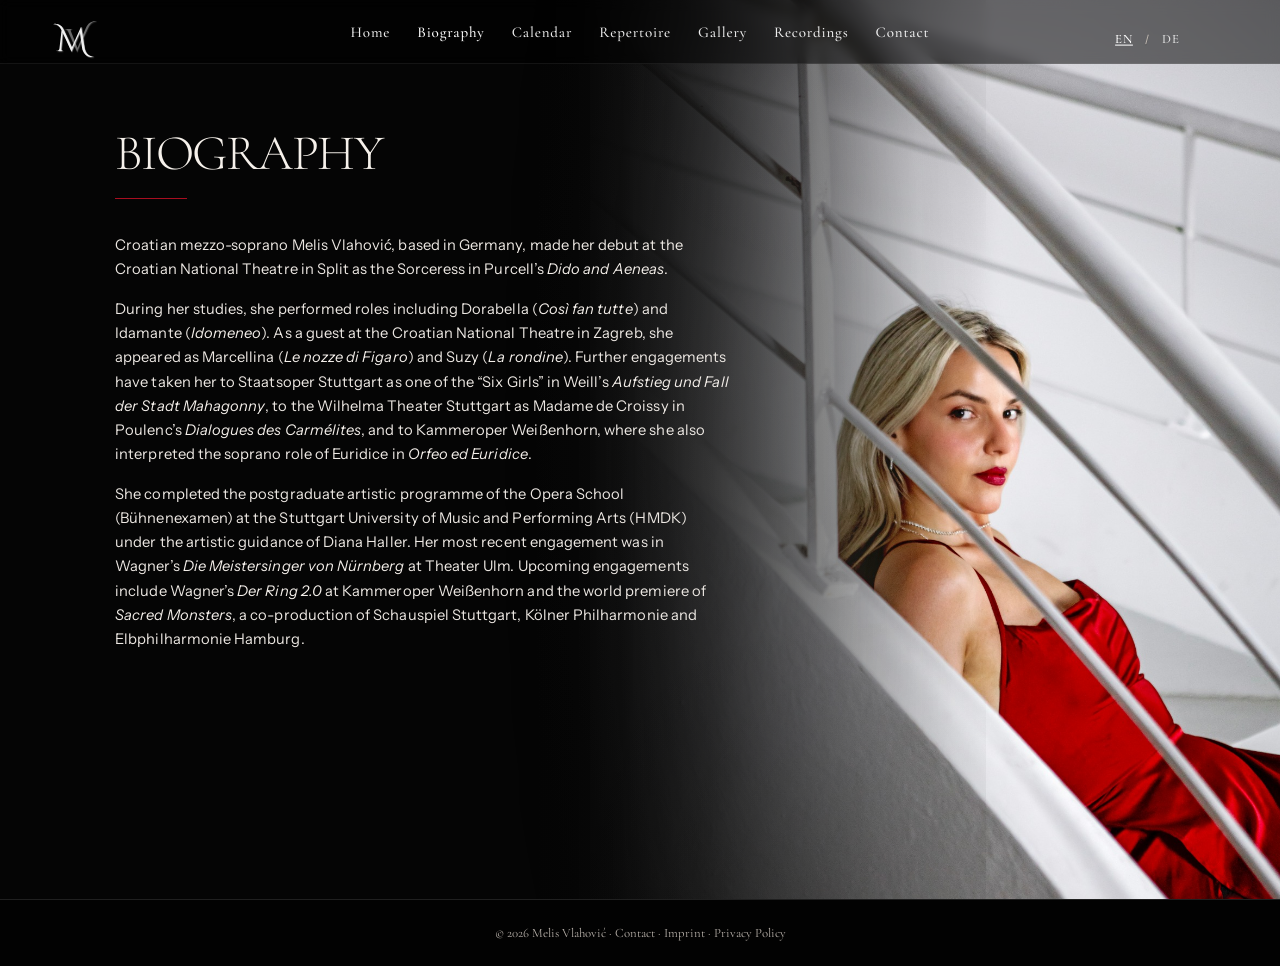
==== commit b903221b: "Update website photos" ====
--- a/biography.html
+++ b/biography.html
@@ -2,7 +2,10 @@
 <html lang="en" class="preload">
 <head>
   <link rel="icon" type="image/png" href="images/logo.png">
-
+  <link rel="icon" href="images/favicon.ico" sizes="any">
+  <link rel="icon" type="image/png" sizes="192x192" href="images/favicon-192.png">
+  <link rel="icon" type="image/png" sizes="512x512" href="images/favicon-512.png">
+  <link rel="apple-touch-icon" sizes="180x180" href="images/apple-touch-icon.png">
   <meta charset="utf-8" />
   <meta name="viewport" content="width=device-width, initial-scale=1" />
 
